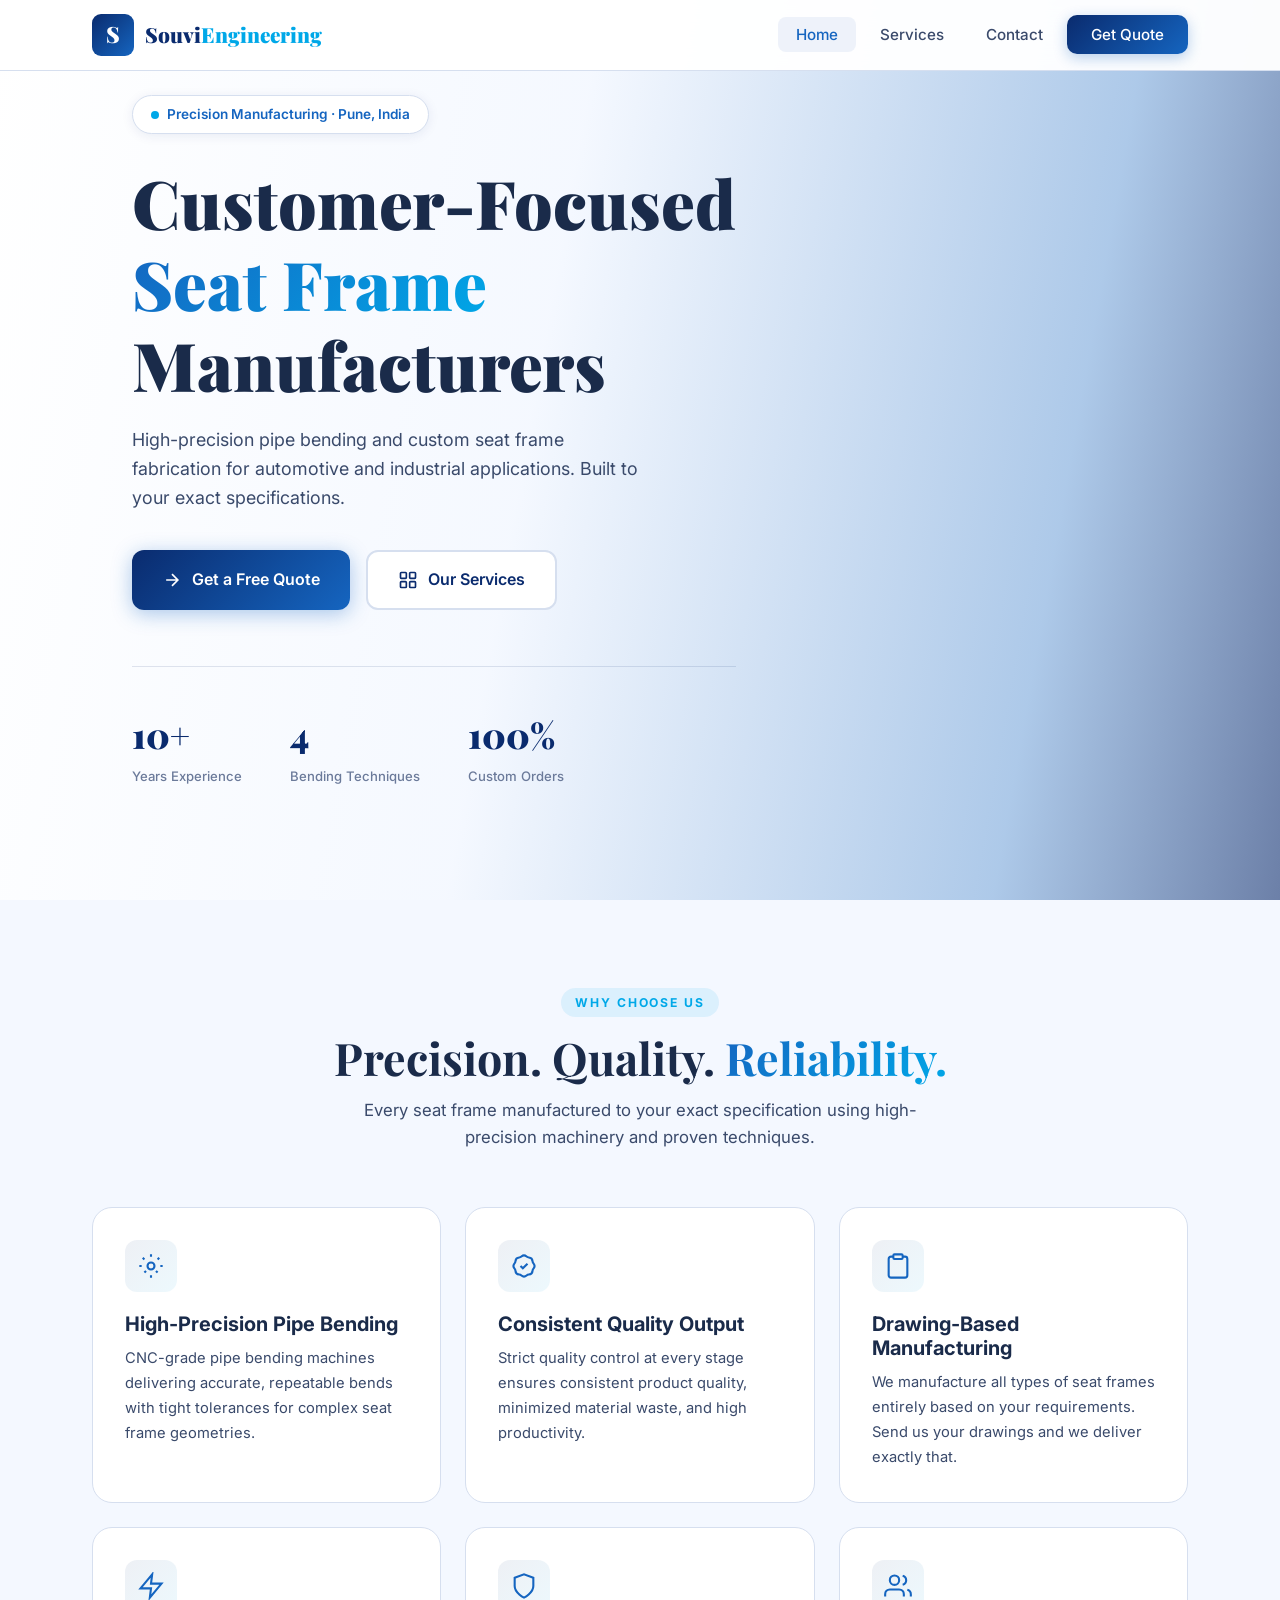
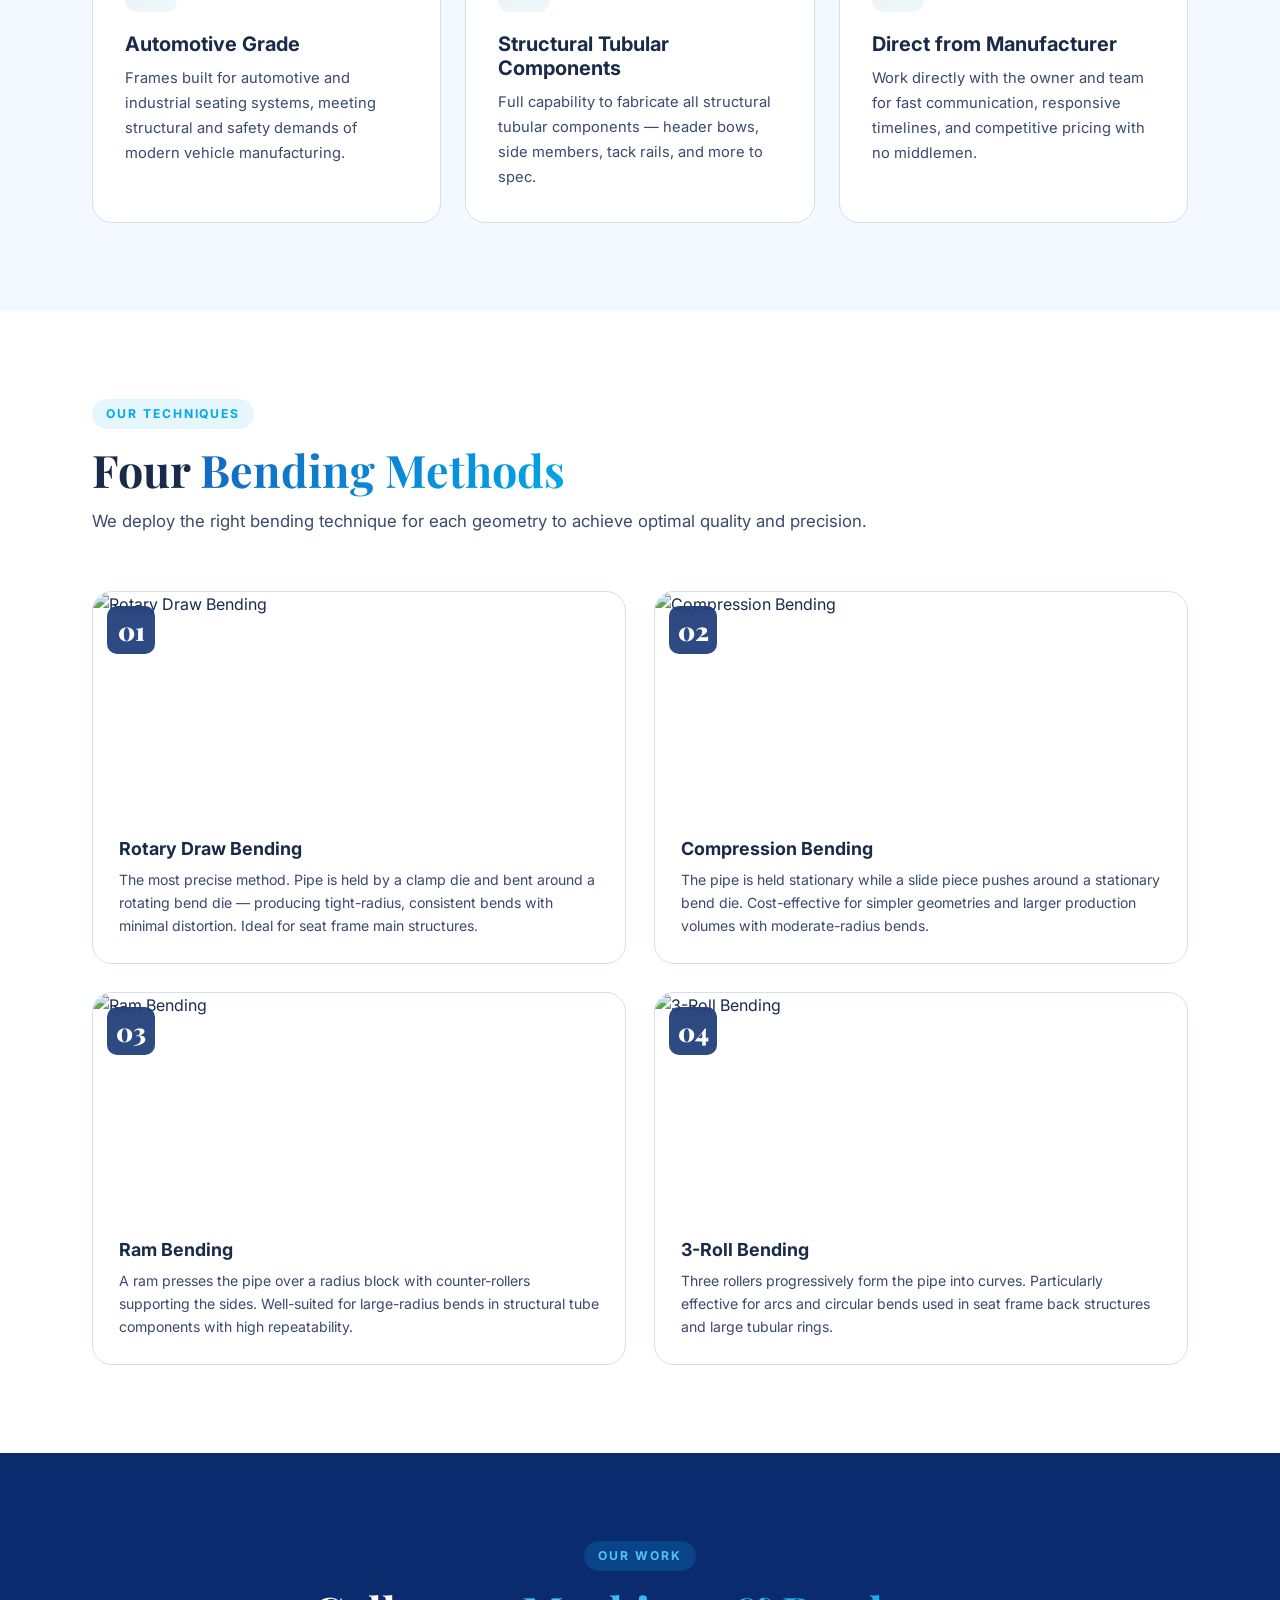
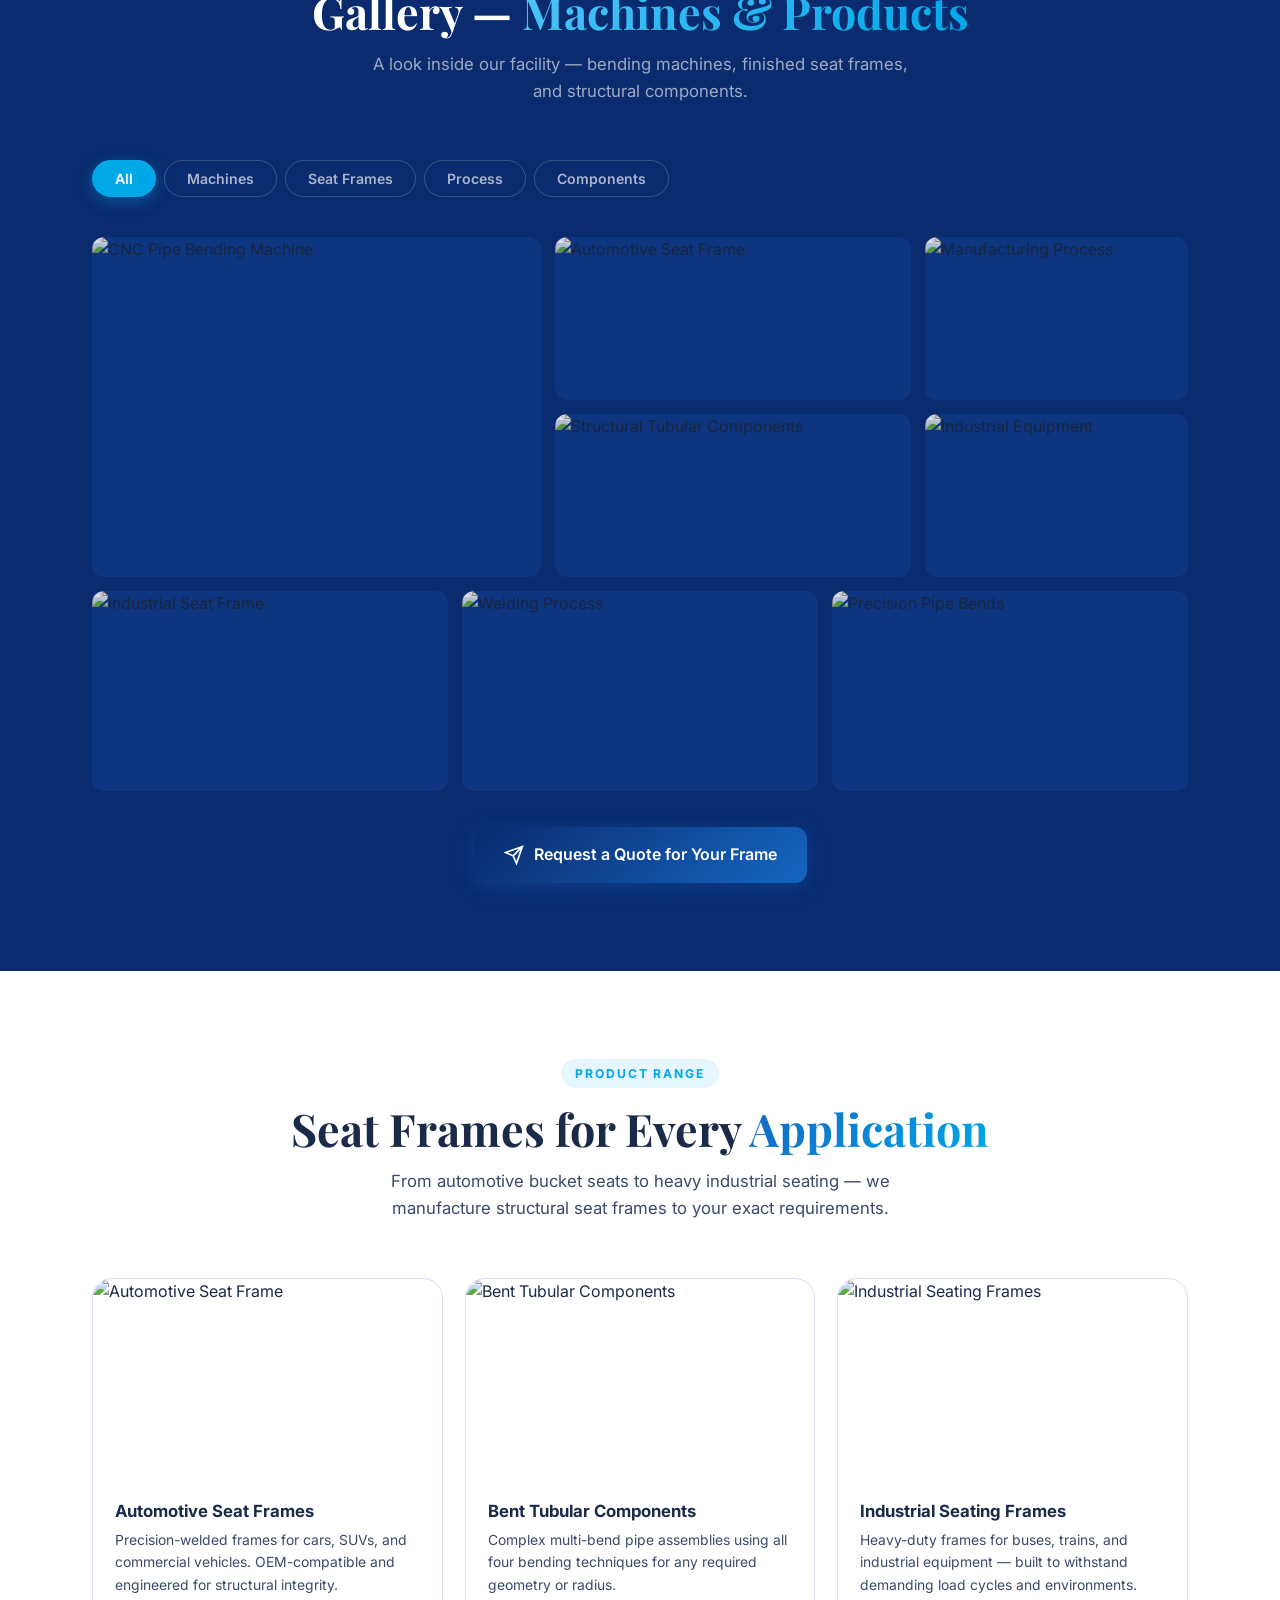
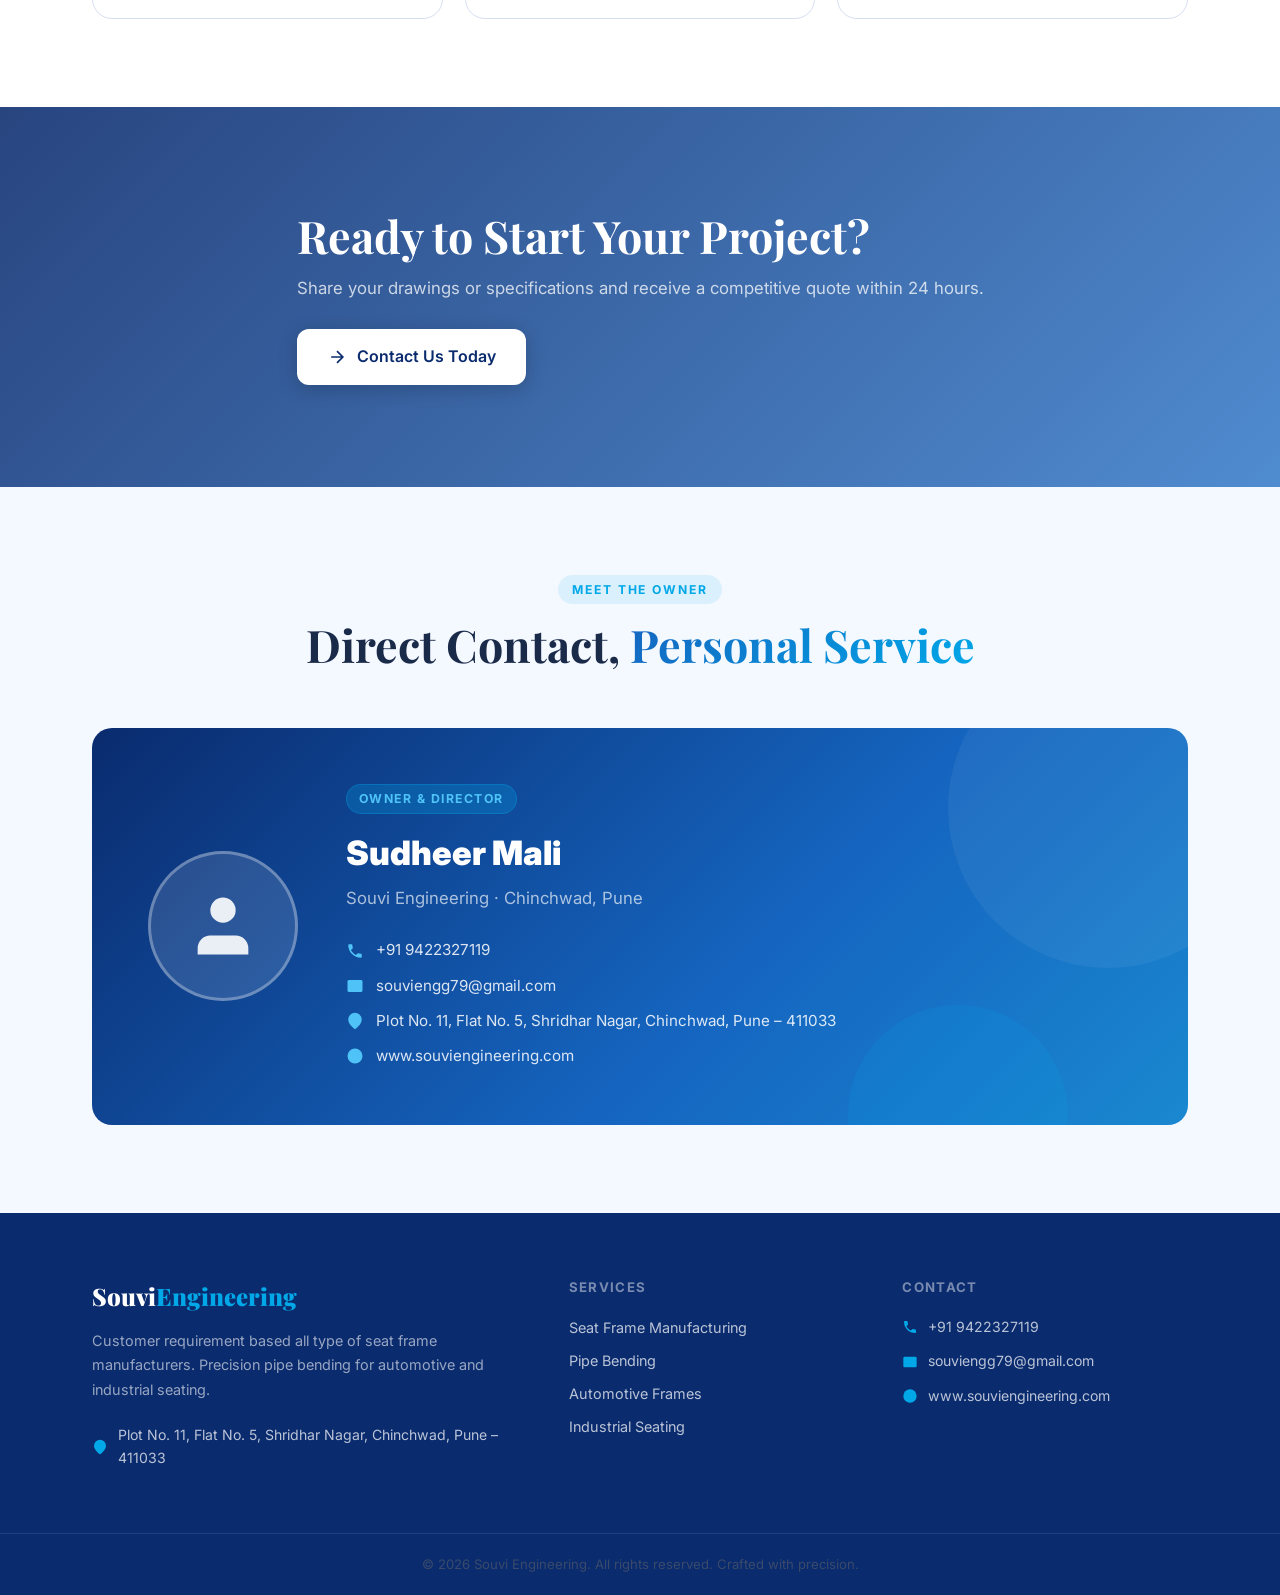
==== souvi/index.html @ 8486a782 "souvi 1" ====
<!DOCTYPE html>
<html lang="en">
<head>
  <meta charset="UTF-8">
  <meta name="viewport" content="width=device-width, initial-scale=1.0">
  <meta name="description" content="Souvi Engineering – Customer Requirement Based All Type of Seat Frame Manufacturers, Pune.">
  <title>Souvi Engineering | Seat Frame Manufacturers, Pune</title>
  <link rel="icon" href="data:image/svg+xml,<svg xmlns='http://www.w3.org/2000/svg' viewBox='0 0 32 32'><rect width='32' height='32' rx='6' fill='%230A2B6E'/><text y='24' x='5' font-size='18' fill='white' font-family='serif' font-weight='bold'>S</text></svg>">
  <link rel="preconnect" href="https://fonts.googleapis.com">
  <link rel="preconnect" href="https://fonts.gstatic.com" crossorigin>
  <link href="https://fonts.googleapis.com/css2?family=Playfair+Display:wght@400;700;900&family=Inter:wght@300;400;500;600;700&display=swap" rel="stylesheet">
  <link rel="stylesheet" href="css/styles.css">
  <style>
    /* Extra logo fallback */
    .logo-icon-fallback {
      width: 42px; height: 42px;
      background: linear-gradient(135deg, var(--navy), var(--blue));
      border-radius: 9px; display: grid; place-items: center;
      font-family: 'Playfair Display', serif; font-size: 1.4rem;
      font-weight: 900; color: white; flex-shrink: 0;
    }
    /* Products section */
    .products-row { display: grid; grid-template-columns: repeat(3, 1fr); gap: 22px; }
    .product-card {
      border-radius: var(--radius-lg); overflow: hidden;
      border: 1px solid var(--gray-200); transition: var(--transition);
      background: white;
    }
    .product-card:hover { box-shadow: var(--shadow-lg); transform: translateY(-5px); }
    .product-card-img { height: 200px; overflow: hidden; }
    .product-card-img img { width: 100%; height: 100%; object-fit: cover; transition: transform 0.5s ease; }
    .product-card:hover .product-card-img img { transform: scale(1.07); }
    .product-card-body { padding: 22px; }
    .product-card-body h3 { font-size: 1.05rem; margin-bottom: 8px; }
    .product-card-body p { font-size: 0.87rem; }
    @media(max-width:768px){ .products-row { grid-template-columns: 1fr; } }
  </style>
</head>
<body>

<!-- LIGHTBOX -->
<div class="lightbox" id="lightbox">
  <button class="lightbox-close" id="lightboxClose">&times;</button>
  <img id="lightboxImg" src="" alt="">
  <div class="lightbox-caption" id="lightboxCaption"></div>
</div>

<!-- NAVBAR -->
<nav class="navbar" id="navbar">
  <div class="container">
    <div class="nav-inner">
      <a href="index.html" class="logo">
        <!-- Replace src with your actual logo image path e.g. images/logo.png -->
        <img src="images/logo.png" alt="Souvi Engineering Logo" class="logo-img"
          onerror="this.style.display='none'; this.nextElementSibling.style.display='grid';">
        <div class="logo-icon-fallback" style="display:none;">S</div>
        <div class="logo-text"><span>Souvi</span><em>Engineering</em></div>
      </a>
      <ul class="nav-links" id="navLinks">
        <li><a href="index.html" class="active">Home</a></li>
        <li><a href="services.html">Services</a></li>
        <li><a href="contact.html">Contact</a></li>
        <li><a href="contact.html" class="nav-cta">Get Quote</a></li>
      </ul>
    </div>
  </div>
</nav>

<!-- HERO -->
<section class="hero">
  <div class="hero-bg-img"></div>
  <div class="hero-bg-overlay"></div>
  <div class="container" style="display:flex; justify-content:flex-start;">
    <div class="hero-content">
      <div class="hero-badge">Precision Manufacturing · Pune, India</div>
      <h1>Customer-Focused<br><span class="gradient-text">Seat Frame</span><br>Manufacturers</h1>
      <p>High-precision pipe bending and custom seat frame fabrication for automotive and industrial applications. Built to your exact specifications.</p>
      <div class="hero-actions">
        <a href="contact.html" class="btn-primary">
          <svg width="20" height="20" viewBox="0 0 24 24" fill="none" stroke="currentColor" stroke-width="2"><path d="M5 12h14M12 5l7 7-7 7"/></svg>
          Get a Free Quote
        </a>
        <a href="services.html" class="btn-secondary">
          <svg width="20" height="20" viewBox="0 0 24 24" fill="none" stroke="currentColor" stroke-width="2"><rect x="3" y="3" width="7" height="7" rx="1"/><rect x="14" y="3" width="7" height="7" rx="1"/><rect x="3" y="14" width="7" height="7" rx="1"/><rect x="14" y="14" width="7" height="7" rx="1"/></svg>
          Our Services
        </a>
      </div>
      <div class="hero-stats">
        <div class="stat-item">
          <div class="stat-num" data-count="10" data-suffix="+">10+</div>
          <div class="stat-label">Years Experience</div>
        </div>
        <div class="stat-item">
          <div class="stat-num" data-count="4" data-suffix="">4</div>
          <div class="stat-label">Bending Techniques</div>
        </div>
        <div class="stat-item">
          <div class="stat-num" data-count="100" data-suffix="%">100%</div>
          <div class="stat-label">Custom Orders</div>
        </div>
      </div>
    </div>
  </div>
</section>

<!-- FEATURES -->
<section class="features">
  <div class="container">
    <div class="section-header centered reveal">
      <span class="section-label">Why Choose Us</span>
      <h2>Precision. Quality. <span class="gradient-text">Reliability.</span></h2>
      <p>Every seat frame manufactured to your exact specification using high-precision machinery and proven techniques.</p>
    </div>
    <div class="features-grid">
      <div class="feature-card reveal" data-delay="0.05">
        <div class="feature-icon">
          <svg viewBox="0 0 24 24"><circle cx="12" cy="12" r="3"/><path d="M19.07 4.93l-1.41 1.41M4.93 4.93l1.41 1.41M12 2v2M12 20v2M20 12h2M2 12h2M17.66 17.66l-1.41-1.41M6.34 17.66l1.41-1.41"/></svg>
        </div>
        <h3>High-Precision Pipe Bending</h3>
        <p>CNC-grade pipe bending machines delivering accurate, repeatable bends with tight tolerances for complex seat frame geometries.</p>
      </div>
      <div class="feature-card reveal" data-delay="0.1">
        <div class="feature-icon">
          <svg viewBox="0 0 24 24"><path d="M9 12l2 2 4-4M7.835 4.697a3.42 3.42 0 001.946-.806 3.42 3.42 0 014.438 0 3.42 3.42 0 001.946.806 3.42 3.42 0 013.138 3.138 3.42 3.42 0 00.806 1.946 3.42 3.42 0 010 4.438 3.42 3.42 0 00-.806 1.946 3.42 3.42 0 01-3.138 3.138 3.42 3.42 0 00-1.946.806 3.42 3.42 0 01-4.438 0 3.42 3.42 0 00-1.946-.806 3.42 3.42 0 01-3.138-3.138 3.42 3.42 0 00-.806-1.946 3.42 3.42 0 010-4.438 3.42 3.42 0 00.806-1.946 3.42 3.42 0 013.138-3.138z"/></svg>
        </div>
        <h3>Consistent Quality Output</h3>
        <p>Strict quality control at every stage ensures consistent product quality, minimized material waste, and high productivity.</p>
      </div>
      <div class="feature-card reveal" data-delay="0.15">
        <div class="feature-icon">
          <svg viewBox="0 0 24 24"><path d="M16 4h2a2 2 0 012 2v14a2 2 0 01-2 2H6a2 2 0 01-2-2V6a2 2 0 012-2h2M9 2h6a1 1 0 011 1v2a1 1 0 01-1 1H9a1 1 0 01-1-1V3a1 1 0 011-1z"/></svg>
        </div>
        <h3>Drawing-Based Manufacturing</h3>
        <p>We manufacture all types of seat frames entirely based on your requirements. Send us your drawings and we deliver exactly that.</p>
      </div>
      <div class="feature-card reveal" data-delay="0.2">
        <div class="feature-icon">
          <svg viewBox="0 0 24 24"><path d="M13 2L3 14h9l-1 8 10-12h-9l1-8z"/></svg>
        </div>
        <h3>Automotive Grade</h3>
        <p>Frames built for automotive and industrial seating systems, meeting structural and safety demands of modern vehicle manufacturing.</p>
      </div>
      <div class="feature-card reveal" data-delay="0.25">
        <div class="feature-icon">
          <svg viewBox="0 0 24 24"><path d="M12 22s8-4 8-10V5l-8-3-8 3v7c0 6 8 10 8 10z"/></svg>
        </div>
        <h3>Structural Tubular Components</h3>
        <p>Full capability to fabricate all structural tubular components — header bows, side members, tack rails, and more to spec.</p>
      </div>
      <div class="feature-card reveal" data-delay="0.3">
        <div class="feature-icon">
          <svg viewBox="0 0 24 24"><path d="M17 21v-2a4 4 0 00-4-4H5a4 4 0 00-4 4v2M9 11a4 4 0 100-8 4 4 0 000 8zM23 21v-2a4 4 0 00-3-3.87M16 3.13a4 4 0 010 7.75"/></svg>
        </div>
        <h3>Direct from Manufacturer</h3>
        <p>Work directly with the owner and team for fast communication, responsive timelines, and competitive pricing with no middlemen.</p>
      </div>
    </div>
  </div>
</section>

<!-- BENDING TECHNIQUES with images -->
<section class="bending-section">
  <div class="container">
    <div class="section-header reveal">
      <span class="section-label">Our Techniques</span>
      <h2>Four <span class="gradient-text">Bending Methods</span></h2>
      <p>We deploy the right bending technique for each geometry to achieve optimal quality and precision.</p>
    </div>
    <div class="bending-grid">
      <div class="bending-card reveal" data-delay="0.05">
        <div class="bending-card-img">
          <img src="https://images.unsplash.com/photo-1565043589221-1a6fd9ae45c7?w=600&q=80&fit=crop" alt="Rotary Draw Bending" loading="lazy">
          <div class="bending-card-num">01</div>
        </div>
        <div class="bending-card-body">
          <h3>Rotary Draw Bending</h3>
          <p>The most precise method. Pipe is held by a clamp die and bent around a rotating bend die — producing tight-radius, consistent bends with minimal distortion. Ideal for seat frame main structures.</p>
        </div>
      </div>
      <div class="bending-card reveal" data-delay="0.1">
        <div class="bending-card-img">
          <img src="https://images.unsplash.com/photo-1504328345606-18bbc8c9d7d1?w=600&q=80&fit=crop" alt="Compression Bending" loading="lazy">
          <div class="bending-card-num">02</div>
        </div>
        <div class="bending-card-body">
          <h3>Compression Bending</h3>
          <p>The pipe is held stationary while a slide piece pushes around a stationary bend die. Cost-effective for simpler geometries and larger production volumes with moderate-radius bends.</p>
        </div>
      </div>
      <div class="bending-card reveal" data-delay="0.15">
        <div class="bending-card-img">
          <img src="https://images.unsplash.com/photo-1574359411659-15573a27fd0c?w=600&q=80&fit=crop" alt="Ram Bending" loading="lazy">
          <div class="bending-card-num">03</div>
        </div>
        <div class="bending-card-body">
          <h3>Ram Bending</h3>
          <p>A ram presses the pipe over a radius block with counter-rollers supporting the sides. Well-suited for large-radius bends in structural tube components with high repeatability.</p>
        </div>
      </div>
      <div class="bending-card reveal" data-delay="0.2">
        <div class="bending-card-img">
          <img src="https://images.unsplash.com/photo-1518770660439-4636190af475?w=600&q=80&fit=crop" alt="3-Roll Bending" loading="lazy">
          <div class="bending-card-num">04</div>
        </div>
        <div class="bending-card-body">
          <h3>3-Roll Bending</h3>
          <p>Three rollers progressively form the pipe into curves. Particularly effective for arcs and circular bends used in seat frame back structures and large tubular rings.</p>
        </div>
      </div>
    </div>
  </div>
</section>

<!-- GALLERY -->
<section class="gallery-section">
  <div class="container">
    <div class="section-header centered reveal">
      <span class="section-label">Our Work</span>
      <h2 style="color:white;">Gallery — <span style="background:linear-gradient(135deg,var(--cyan-light),var(--cyan));-webkit-background-clip:text;-webkit-text-fill-color:transparent;background-clip:text;">Machines & Products</span></h2>
      <p>A look inside our facility — bending machines, finished seat frames, and structural components.</p>
    </div>
    <div class="gallery-tabs reveal" data-delay="0.05">
      <button class="gallery-tab active" data-filter="all">All</button>
      <button class="gallery-tab" data-filter="machine">Machines</button>
      <button class="gallery-tab" data-filter="frame">Seat Frames</button>
      <button class="gallery-tab" data-filter="process">Process</button>
      <button class="gallery-tab" data-filter="component">Components</button>
    </div>
    <div class="gallery-grid reveal" data-delay="0.1">

      <div class="gallery-item" data-category="machine">
        <img src="https://images.unsplash.com/photo-1565043589221-1a6fd9ae45c7?w=800&q=80&fit=crop" alt="CNC Pipe Bending Machine" loading="lazy">
        <div class="gallery-item-overlay"><div class="gallery-item-label">CNC Pipe Bending Machine</div></div>
      </div>

      <div class="gallery-item" data-category="frame">
        <img src="https://images.unsplash.com/photo-1558618666-fcd25c85cd64?w=600&q=80&fit=crop" alt="Automotive Seat Frame" loading="lazy">
        <div class="gallery-item-overlay"><div class="gallery-item-label">Automotive Seat Frame</div></div>
      </div>

      <div class="gallery-item" data-category="process">
        <img src="https://images.unsplash.com/photo-1504328345606-18bbc8c9d7d1?w=600&q=80&fit=crop" alt="Manufacturing Process" loading="lazy">
        <div class="gallery-item-overlay"><div class="gallery-item-label">Pipe Bending Process</div></div>
      </div>

      <div class="gallery-item" data-category="component">
        <img src="https://images.unsplash.com/photo-1518770660439-4636190af475?w=600&q=80&fit=crop" alt="Structural Tubular Components" loading="lazy">
        <div class="gallery-item-overlay"><div class="gallery-item-label">Structural Tube Components</div></div>
      </div>

      <div class="gallery-item" data-category="machine">
        <img src="https://images.unsplash.com/photo-1581091226825-a6a2a5aee158?w=600&q=80&fit=crop" alt="Industrial Equipment" loading="lazy">
        <div class="gallery-item-overlay"><div class="gallery-item-label">Industrial Bending Equipment</div></div>
      </div>

      <div class="gallery-item" data-category="frame">
        <img src="https://images.unsplash.com/photo-1577071835779-c2a4eb3aba49?w=600&q=80&fit=crop" alt="Industrial Seat Frame" loading="lazy">
        <div class="gallery-item-overlay"><div class="gallery-item-label">Industrial Seat Frame</div></div>
      </div>

      <div class="gallery-item" data-category="process">
        <img src="https://images.unsplash.com/photo-1574359411659-15573a27fd0c?w=600&q=80&fit=crop" alt="Welding Process" loading="lazy">
        <div class="gallery-item-overlay"><div class="gallery-item-label">Fabrication & Welding</div></div>
      </div>

      <div class="gallery-item" data-category="component">
        <img src="https://images.unsplash.com/photo-1635070041078-e363dbe005cb?w=600&q=80&fit=crop" alt="Precision Pipe Bends" loading="lazy">
        <div class="gallery-item-overlay"><div class="gallery-item-label">Precision Pipe Bends</div></div>
      </div>

    </div>
    <div style="text-align:center; margin-top:36px;" class="reveal" data-delay="0.15">
      <a href="contact.html" class="btn-primary" style="display:inline-flex;">
        <svg width="20" height="20" viewBox="0 0 24 24" fill="none" stroke="currentColor" stroke-width="2"><path d="M22 2L11 13M22 2l-7 20-4-9-9-4 20-7z"/></svg>
        Request a Quote for Your Frame
      </a>
    </div>
  </div>
</section>

<!-- PRODUCTS SECTION -->
<section style="background:white; padding:88px 0;">
  <div class="container">
    <div class="section-header centered reveal">
      <span class="section-label">Product Range</span>
      <h2>Seat Frames for Every <span class="gradient-text">Application</span></h2>
      <p>From automotive bucket seats to heavy industrial seating — we manufacture structural seat frames to your exact requirements.</p>
    </div>
    <div class="products-row">
      <div class="product-card reveal" data-delay="0.05">
        <div class="product-card-img">
          <img src="https://images.unsplash.com/photo-1547489432-cf93fa6c71ee?w=600&q=80&fit=crop&crop=center" alt="Automotive Seat Frame" loading="lazy">
        </div>
        <div class="product-card-body">
          <h3>Automotive Seat Frames</h3>
          <p>Precision-welded frames for cars, SUVs, and commercial vehicles. OEM-compatible and engineered for structural integrity.</p>
        </div>
      </div>
      <div class="product-card reveal" data-delay="0.1">
        <div class="product-card-img">
          <img src="https://images.unsplash.com/photo-1565043589221-1a6fd9ae45c7?w=600&q=80&fit=crop&crop=center" alt="Bent Tubular Components" loading="lazy">
        </div>
        <div class="product-card-body">
          <h3>Bent Tubular Components</h3>
          <p>Complex multi-bend pipe assemblies using all four bending techniques for any required geometry or radius.</p>
        </div>
      </div>
      <div class="product-card reveal" data-delay="0.15">
        <div class="product-card-img">
          <img src="https://images.unsplash.com/photo-1504328345606-18bbc8c9d7d1?w=600&q=80&fit=crop&crop=center" alt="Industrial Seating Frames" loading="lazy">
        </div>
        <div class="product-card-body">
          <h3>Industrial Seating Frames</h3>
          <p>Heavy-duty frames for buses, trains, and industrial equipment — built to withstand demanding load cycles and environments.</p>
        </div>
      </div>
    </div>
  </div>
</section>

<!-- PARALLAX CTA STRIP -->
<div class="parallax-strip">
  <div class="parallax-strip-bg"></div>
  <div class="parallax-strip-overlay"></div>
  <div class="container">
    <div class="parallax-strip-content reveal">
      <h2>Ready to Start Your Project?</h2>
      <p>Share your drawings or specifications and receive a competitive quote within 24 hours.</p>
      <a href="contact.html" class="btn-primary" style="display:inline-flex; background:white; color:var(--navy); box-shadow:0 4px 20px rgba(0,0,0,0.2);">
        <svg width="20" height="20" viewBox="0 0 24 24" fill="none" stroke="currentColor" stroke-width="2"><path d="M5 12h14M12 5l7 7-7 7"/></svg>
        Contact Us Today
      </a>
    </div>
  </div>
</div>

<!-- OWNER CARD -->
<section class="owner-section">
  <div class="container">
    <div class="section-header centered reveal">
      <span class="section-label">Meet the Owner</span>
      <h2>Direct Contact, <span class="gradient-text">Personal Service</span></h2>
    </div>
    <div class="owner-card reveal">
      <div class="owner-avatar">
        <svg viewBox="0 0 24 24"><path d="M20 21v-2a4 4 0 00-4-4H8a4 4 0 00-4 4v2M12 11a4 4 0 100-8 4 4 0 000 8z"/></svg>
      </div>
      <div class="owner-info">
        <div class="owner-tag">Owner &amp; Director</div>
        <div class="owner-name">Sudheer Mali</div>
        <div class="owner-company">Souvi Engineering · Chinchwad, Pune</div>
        <div class="owner-contacts">
          <div class="owner-contact-item">
            <svg viewBox="0 0 24 24"><path d="M6.6 10.8c1.4 2.8 3.8 5.1 6.6 6.6l2.2-2.2c.3-.3.7-.4 1-.2 1.1.4 2.3.6 3.6.6.6 0 1 .4 1 1V20c0 .6-.4 1-1 1-9.4 0-17-7.6-17-17 0-.6.4-1 1-1h3.5c.6 0 1 .4 1 1 0 1.3.2 2.5.6 3.6.1.3 0 .7-.2 1L6.6 10.8z"/></svg>
            <a href="tel:+919422327119">+91 9422327119</a>
          </div>
          <div class="owner-contact-item">
            <svg viewBox="0 0 24 24"><path d="M4 4h16c1.1 0 2 .9 2 2v12c0 1.1-.9 2-2 2H4c-1.1 0-2-.9-2-2V6c0-1.1.9-2 2-2z"/><polyline points="22,6 12,13 2,6"/></svg>
            <a href="mailto:souviengg79@gmail.com">souviengg79@gmail.com</a>
          </div>
          <div class="owner-contact-item">
            <svg viewBox="0 0 24 24"><path d="M21 10c0 7-9 13-9 13s-9-6-9-13a9 9 0 0118 0z"/><circle cx="12" cy="10" r="3"/></svg>
            Plot No. 11, Flat No. 5, Shridhar Nagar, Chinchwad, Pune – 411033
          </div>
          <div class="owner-contact-item">
            <svg viewBox="0 0 24 24"><circle cx="12" cy="12" r="10"/><path d="M2 12h20M12 2a15.3 15.3 0 010 20M12 2a15.3 15.3 0 000 20"/></svg>
            <a href="http://www.souviengineering.com" target="_blank" rel="noopener">www.souviengineering.com</a>
          </div>
        </div>
      </div>
    </div>
  </div>
</section>

<!-- FOOTER -->
<footer class="footer">
  <div class="container">
    <div class="footer-grid">
      <div class="footer-brand">
        <div class="logo-text" style="font-family:'Playfair Display',serif;font-size:1.5rem;font-weight:900;"><span>Souvi</span><em>Engineering</em></div>
        <p>Customer requirement based all type of seat frame manufacturers. Precision pipe bending for automotive and industrial seating.</p>
        <div class="footer-contact-item">
          <svg viewBox="0 0 24 24"><path d="M21 10c0 7-9 13-9 13s-9-6-9-13a9 9 0 0118 0z"/><circle cx="12" cy="10" r="3"/></svg>
          Plot No. 11, Flat No. 5, Shridhar Nagar, Chinchwad, Pune – 411033
        </div>
      </div>
      <div class="footer-col">
        <h4>Services</h4>
        <a href="services.html">Seat Frame Manufacturing</a>
        <a href="services.html">Pipe Bending</a>
        <a href="services.html">Automotive Frames</a>
        <a href="services.html">Industrial Seating</a>
      </div>
      <div class="footer-col">
        <h4>Contact</h4>
        <div class="footer-contact-item">
          <svg viewBox="0 0 24 24"><path d="M6.6 10.8c1.4 2.8 3.8 5.1 6.6 6.6l2.2-2.2c.3-.3.7-.4 1-.2 1.1.4 2.3.6 3.6.6.6 0 1 .4 1 1V20c0 .6-.4 1-1 1-9.4 0-17-7.6-17-17 0-.6.4-1 1-1h3.5c.6 0 1 .4 1 1 0 1.3.2 2.5.6 3.6.1.3 0 .7-.2 1L6.6 10.8z"/></svg>
          +91 9422327119
        </div>
        <div class="footer-contact-item">
          <svg viewBox="0 0 24 24"><path d="M4 4h16c1.1 0 2 .9 2 2v12c0 1.1-.9 2-2 2H4c-1.1 0-2-.9-2-2V6c0-1.1.9-2 2-2z"/><polyline points="22,6 12,13 2,6"/></svg>
          souviengg79@gmail.com
        </div>
        <div class="footer-contact-item">
          <svg viewBox="0 0 24 24"><circle cx="12" cy="12" r="10"/><path d="M2 12h20M12 2a15.3 15.3 0 010 20M12 2a15.3 15.3 0 000 20"/></svg>
          www.souviengineering.com
        </div>
      </div>
    </div>
  </div>
  <div class="footer-bottom">
    <div class="container">
      <p>&copy; 2026 Souvi Engineering. All rights reserved. Crafted with precision.</p>
    </div>
  </div>
</footer>

<script src="js/main.js"></script>
</body>
</html>
---- souvi/css/styles.css ----
/* ==========================================
   SOUVI ENGINEERING - MAIN STYLESHEET v2
   ========================================== */

@import url('https://fonts.googleapis.com/css2?family=Playfair+Display:wght@400;700;900&family=Inter:wght@300;400;500;600;700&display=swap');

:root {
  --navy: #0A2B6E;
  --blue: #1565C0;
  --blue-mid: #1976D2;
  --cyan: #00A8E8;
  --cyan-light: #4FC3F7;
  --light: #F4F8FF;
  --white: #FFFFFF;
  --gray-100: #EEF2FA;
  --gray-200: #D6DFEF;
  --gray-500: #6B7A9A;
  --gray-700: #3A4A6B;
  --text: #1A2B4A;
  --shadow-sm: 0 2px 12px rgba(10,43,110,0.08);
  --shadow-md: 0 8px 32px rgba(10,43,110,0.14);
  --shadow-lg: 0 20px 60px rgba(10,43,110,0.18);
  --radius: 12px;
  --radius-lg: 20px;
  --transition: 0.3s cubic-bezier(0.4,0,0.2,1);
}

*, *::before, *::after { box-sizing: border-box; margin: 0; padding: 0; }
html { scroll-behavior: smooth; }
body { font-family: 'Inter', sans-serif; color: var(--text); background: var(--white); overflow-x: hidden; line-height: 1.6; }

h1,h2,h3 { font-family: 'Playfair Display', serif; line-height: 1.2; }
h1 { font-size: clamp(2.4rem, 5.5vw, 4.2rem); font-weight: 900; }
h2 { font-size: clamp(1.8rem, 3.5vw, 2.8rem); font-weight: 700; }
h3 { font-size: 1.25rem; font-weight: 700; font-family: 'Inter', sans-serif; }
p { color: var(--gray-700); }

.gradient-text {
  background: linear-gradient(135deg, var(--blue), var(--cyan));
  -webkit-background-clip: text; -webkit-text-fill-color: transparent; background-clip: text;
}

.container { max-width: 1160px; margin: 0 auto; padding: 0 32px; }
section { padding: 88px 0; }

.section-label {
  display: inline-block; font-size: 0.76rem; font-weight: 700;
  letter-spacing: 0.16em; text-transform: uppercase; color: var(--cyan);
  background: rgba(0,168,232,0.1); padding: 5px 14px; border-radius: 100px; margin-bottom: 14px;
}
.section-header { margin-bottom: 56px; }
.section-header.centered { text-align: center; }
.section-header.centered p { max-width: 560px; margin: 12px auto 0; font-size: 1.05rem; }
.section-header p { margin-top: 12px; font-size: 1.05rem; }

/* ---- NAVBAR ---- */
.navbar {
  position: fixed; top: 0; left: 0; right: 0; z-index: 1000;
  background: rgba(255,255,255,0.96); backdrop-filter: blur(14px);
  border-bottom: 1px solid var(--gray-200); transition: var(--transition);
}
.navbar.scrolled { box-shadow: var(--shadow-md); }
.nav-inner { display: flex; align-items: center; justify-content: space-between; height: 70px; width: 100%; }


.logo { display: flex; align-items: center; gap: 11px; text-decoration: none; }
.logo-img { height: 42px; width: auto; object-fit: contain; }
.logo-text { font-family: 'Playfair Display', serif; font-size: 1.3rem; font-weight: 900; }
.logo-text span { color: var(--navy); }
.logo-text em { color: var(--cyan); font-style: normal; }

.nav-links { display: flex; align-items: center; gap: 6px; list-style: none; }
.nav-links a {
  text-decoration: none; color: var(--gray-700); font-weight: 500; font-size: 0.95rem;
  padding: 8px 18px; border-radius: 8px; transition: var(--transition);
}
.nav-links a:hover, .nav-links a.active { color: var(--blue); background: var(--gray-100); }
.nav-cta {
  background: linear-gradient(135deg, var(--navy), var(--blue)) !important;
  color: white !important; padding: 10px 24px !important; border-radius: 10px !important;
  box-shadow: 0 4px 14px rgba(21,101,192,0.3);
}
.nav-cta:hover { opacity: 0.92; transform: translateY(-1px); box-shadow: 0 6px 20px rgba(21,101,192,0.4) !important; }

/* ---- HERO ---- */
.hero {
  min-height: 100vh; display: flex; align-items: center; justify-content: flex-start;
  position: relative; overflow: hidden; padding-top: 70px;
}
.hero-bg-img {
  position: absolute; inset: 0; z-index: 0;
  background-image: url('https://images.unsplash.com/photo-1581091226825-a6a2a5aee158?w=1800&q=80&fit=crop');
  background-size: cover; background-position: center 30%;
}
.hero-bg-overlay {
  position: absolute; inset: 0; z-index: 1;
  background: linear-gradient(100deg, rgba(255,255,255,0.97) 0%, rgba(244,248,255,0.94) 42%, rgba(21,101,192,0.35) 80%, rgba(10,43,110,0.6) 100%);
}
.hero .container { display: flex; justify-content: flex-start; margin-left: 100px; padding-left: 32px; }.hero-content { position: relative; z-index: 2; max-width: 680px; }

.hero-badge {
  display: inline-flex; align-items: center; gap: 8px;
  background: white; border: 1px solid var(--gray-200); border-radius: 100px;
  padding: 8px 18px; margin-bottom: 28px; font-size: 0.85rem; font-weight: 600;
  color: var(--blue); box-shadow: var(--shadow-sm);
}
.hero-badge::before {
  content: ''; width: 8px; height: 8px; border-radius: 50%; background: var(--cyan);
  animation: pulse-dot 2s infinite;
}
@keyframes pulse-dot {
  0%,100% { box-shadow: 0 0 0 0 rgba(0,168,232,0.5); }
  50% { box-shadow: 0 0 0 7px rgba(0,168,232,0); }
}

.hero h1 { margin-bottom: 22px; }
.hero > .container > .hero-content > p { font-size: 1.12rem; margin-bottom: 38px; max-width: 520px; }

.hero-actions { display: flex; gap: 16px; flex-wrap: wrap; }
.btn-primary {
  display: inline-flex; align-items: center; gap: 10px;
  background: linear-gradient(135deg, var(--navy), var(--blue));
  color: white; padding: 15px 30px; border-radius: var(--radius);
  font-weight: 600; font-size: 1rem; text-decoration: none;
  transition: var(--transition); box-shadow: 0 4px 20px rgba(21,101,192,0.35);
  border: none; cursor: pointer; font-family: 'Inter', sans-serif;
}
.btn-primary:hover { transform: translateY(-2px); box-shadow: 0 8px 32px rgba(21,101,192,0.45); }
.btn-secondary {
  display: inline-flex; align-items: center; gap: 10px;
  background: white; color: var(--navy); padding: 15px 30px;
  border-radius: var(--radius); font-weight: 600; font-size: 1rem;
  text-decoration: none; border: 2px solid var(--gray-200); transition: var(--transition);
}
.btn-secondary:hover { border-color: var(--blue); color: var(--blue); transform: translateY(-2px); }

.hero-stats {
  display: flex; gap: 48px; margin-top: 56px; padding-top: 40px;
  border-top: 1px solid rgba(10,43,110,0.12);
}
.stat-num { font-family: 'Playfair Display', serif; font-size: 2.2rem; font-weight: 900; color: var(--navy); }
.stat-label { font-size: 0.82rem; color: var(--gray-500); font-weight: 500; margin-top: 3px; }

/* ---- SCROLL REVEAL ---- */
.reveal { opacity: 0; transform: translateY(36px); transition: opacity 0.75s ease, transform 0.75s ease; }
.reveal.visible { opacity: 1; transform: translateY(0); }
.reveal-left { opacity: 0; transform: translateX(-36px); transition: opacity 0.75s ease, transform 0.75s ease; }
.reveal-left.visible { opacity: 1; transform: translateX(0); }
.reveal-right { opacity: 0; transform: translateX(36px); transition: opacity 0.75s ease, transform 0.75s ease; }
.reveal-right.visible { opacity: 1; transform: translateX(0); }
.reveal-scale { opacity: 0; transform: scale(0.92); transition: opacity 0.65s ease, transform 0.65s ease; }
.reveal-scale.visible { opacity: 1; transform: scale(1); }

/* ---- FEATURES ---- */
.features { background: var(--light); }
.features-grid { display: grid; grid-template-columns: repeat(3, 1fr); gap: 24px; }
.feature-card {
  background: white; border-radius: var(--radius-lg); padding: 32px;
  border: 1px solid var(--gray-200); transition: var(--transition); position: relative; overflow: hidden;
}
.feature-card::before {
  content: ''; position: absolute; top: 0; left: 0; right: 0; height: 3px;
  background: linear-gradient(90deg, var(--navy), var(--cyan));
  transform: scaleX(0); transform-origin: left; transition: var(--transition);
}
.feature-card:hover { box-shadow: var(--shadow-md); transform: translateY(-5px); }
.feature-card:hover::before { transform: scaleX(1); }
.feature-icon {
  width: 52px; height: 52px; border-radius: 12px; display: grid; place-items: center;
  margin-bottom: 20px; background: linear-gradient(135deg, rgba(10,43,110,0.07), rgba(0,168,232,0.07));
}
.feature-icon svg { width: 28px; height: 28px; stroke: var(--blue); fill: none; stroke-width: 1.8; }
.feature-card h3 { margin-bottom: 10px; }
.feature-card p { font-size: 0.92rem; line-height: 1.7; }

/* ---- GALLERY ---- */
.gallery-section { background: var(--navy); overflow: hidden; padding: 88px 0; }
.gallery-section .section-label { background: rgba(0,168,232,0.2); color: var(--cyan-light); }
.gallery-section h2 { color: white; }
.gallery-section .section-header p { color: rgba(255,255,255,0.6); }

.gallery-tabs { display: flex; gap: 8px; margin-bottom: 40px; flex-wrap: wrap; }
.gallery-tab {
  padding: 9px 22px; border-radius: 100px; font-size: 0.88rem; font-weight: 600;
  cursor: pointer; border: 1.5px solid rgba(255,255,255,0.2);
  color: rgba(255,255,255,0.65); background: transparent; transition: var(--transition);
  font-family: 'Inter', sans-serif;
}
.gallery-tab.active, .gallery-tab:hover {
  background: var(--cyan); color: white; border-color: var(--cyan);
  box-shadow: 0 4px 16px rgba(0,168,232,0.35);
}

.gallery-grid {
  display: grid;
  grid-template-columns: repeat(12, 1fr);
  grid-template-rows: auto;
  gap: 14px;
}
.gallery-item {
  border-radius: var(--radius); overflow: hidden; position: relative; cursor: pointer;
  background: #0d3580;
}
.gallery-item img {
  width: 100%; height: 100%; object-fit: cover;
  transition: transform 0.6s cubic-bezier(0.4,0,0.2,1), filter 0.4s ease;
  filter: brightness(0.88) saturate(0.9);
  display: block;
}
.gallery-item:hover img { transform: scale(1.06); filter: brightness(1) saturate(1.1); }
.gallery-item-overlay {
  position: absolute; inset: 0;
  background: linear-gradient(to top, rgba(10,43,110,0.85) 0%, transparent 55%);
  opacity: 0; transition: opacity 0.4s ease;
  display: flex; align-items: flex-end; padding: 18px;
}
.gallery-item:hover .gallery-item-overlay { opacity: 1; }
.gallery-item-label { color: white; font-size: 0.88rem; font-weight: 600; line-height: 1.3; }

/* Gallery layout */
.gallery-item:nth-child(1) { grid-column: span 5; grid-row: span 2; min-height: 340px; }
.gallery-item:nth-child(2) { grid-column: span 4; min-height: 162px; }
.gallery-item:nth-child(3) { grid-column: span 3; min-height: 162px; }
.gallery-item:nth-child(4) { grid-column: span 4; min-height: 162px; }
.gallery-item:nth-child(5) { grid-column: span 3; min-height: 162px; }
.gallery-item:nth-child(6) { grid-column: span 4; min-height: 200px; }
.gallery-item:nth-child(7) { grid-column: span 4; min-height: 200px; }
.gallery-item:nth-child(8) { grid-column: span 4; min-height: 200px; }

/* Lightbox */
.lightbox {
  position: fixed; inset: 0; background: rgba(5,15,40,0.95);
  z-index: 9999; display: none; align-items: center; justify-content: center;
  animation: fadeIn 0.25s ease;
}
.lightbox.open { display: flex; }
@keyframes fadeIn { from { opacity: 0; } to { opacity: 1; } }
.lightbox img { max-width: 90vw; max-height: 85vh; border-radius: var(--radius); object-fit: contain; }
.lightbox-close {
  position: absolute; top: 24px; right: 28px; color: white; font-size: 2rem;
  cursor: pointer; background: none; border: none; line-height: 1; opacity: 0.7; transition: opacity 0.2s;
}
.lightbox-close:hover { opacity: 1; }
.lightbox-caption {
  position: absolute; bottom: 24px; left: 50%; transform: translateX(-50%);
  color: rgba(255,255,255,0.75); font-size: 0.9rem; font-weight: 500;
}

/* ---- BENDING SECTION ---- */
.bending-section { background: white; }
.bending-grid { display: grid; grid-template-columns: repeat(2, 1fr); gap: 28px; }
.bending-card {
  border-radius: var(--radius-lg); overflow: hidden; border: 1px solid var(--gray-200);
  transition: var(--transition); display: flex; flex-direction: column;
}
.bending-card:hover { box-shadow: var(--shadow-lg); transform: translateY(-5px); }
.bending-card-img { height: 220px; overflow: hidden; position: relative; }
.bending-card-img img { width: 100%; height: 100%; object-fit: cover; transition: transform 0.5s ease; }
.bending-card:hover .bending-card-img img { transform: scale(1.07); }
.bending-card-num {
  position: absolute; top: 14px; left: 14px;
  background: rgba(10,43,110,0.85); color: white;
  font-family: 'Playfair Display', serif; font-size: 1.6rem; font-weight: 900;
  width: 48px; height: 48px; border-radius: 10px; display: grid; place-items: center;
  backdrop-filter: blur(6px);
}
.bending-card-body { padding: 26px; }
.bending-card-body h3 { margin-bottom: 8px; font-size: 1.12rem; }
.bending-card-body p { font-size: 0.88rem; line-height: 1.65; }

/* ---- OWNER CARD ---- */
.owner-section { background: var(--light); }
.owner-card {
  background: linear-gradient(135deg, var(--navy) 0%, var(--blue) 60%, #1a88d0 100%);
  border-radius: var(--radius-lg); padding: 56px; color: white;
  display: grid; grid-template-columns: auto 1fr; gap: 48px; align-items: center;
  position: relative; overflow: hidden;
}
.owner-card::before {
  content: ''; position: absolute; top: -80px; right: -80px;
  width: 320px; height: 320px; border-radius: 50%; background: rgba(255,255,255,0.05);
}
.owner-card::after {
  content: ''; position: absolute; bottom: -100px; right: 120px;
  width: 220px; height: 220px; border-radius: 50%; background: rgba(0,168,232,0.12);
}
.owner-avatar {
  width: 150px; height: 150px; border-radius: 50%;
  background: rgba(255,255,255,0.12); border: 3px solid rgba(255,255,255,0.3);
  display: grid; place-items: center; position: relative; z-index: 1; flex-shrink: 0;
}
.owner-avatar svg { width: 76px; height: 76px; fill: rgba(255,255,255,0.9); }
.owner-info { position: relative; z-index: 1; }
.owner-tag {
  display: inline-block; background: rgba(0,168,232,0.25); color: var(--cyan-light);
  font-size: 0.77rem; font-weight: 700; letter-spacing: 0.12em; text-transform: uppercase;
  padding: 4px 12px; border-radius: 100px; margin-bottom: 12px; border: 1px solid rgba(0,168,232,0.3);
}
.owner-name { font-size: 2.1rem; font-weight: 900; margin-bottom: 6px; color: white; }
.owner-company { font-size: 1.05rem; color: rgba(255,255,255,0.65); margin-bottom: 26px; }
.owner-contacts { display: flex; flex-direction: column; gap: 11px; }
.owner-contact-item {
  display: flex; align-items: center; gap: 12px; font-size: 0.95rem; color: rgba(255,255,255,0.85);
}
.owner-contact-item svg { width: 18px; height: 18px; fill: var(--cyan-light); flex-shrink: 0; }
.owner-contact-item a { color: inherit; text-decoration: none; }
.owner-contact-item a:hover { color: var(--cyan-light); }

/* ---- PAGE HERO (services / contact) ---- */
.page-hero {
  background: linear-gradient(160deg, var(--light), #d8eaff);
  padding: 140px 0 88px; position: relative; overflow: hidden;
}
.page-hero::before {
  content: ''; position: absolute; inset: 0;
  background-image: linear-gradient(rgba(10,43,110,0.04) 1px, transparent 1px), linear-gradient(90deg, rgba(10,43,110,0.04) 1px, transparent 1px);
  background-size: 60px 60px;
}
.page-hero h1 { margin-bottom: 14px; }
.page-hero p { font-size: 1.1rem; max-width: 540px; }

/* ---- SERVICES GRID ---- */
.services-grid { display: grid; grid-template-columns: repeat(2, 1fr); gap: 28px; }
.service-card {
  background: white; border-radius: var(--radius-lg); padding: 36px;
  border: 1px solid var(--gray-200); transition: var(--transition); display: flex; flex-direction: column; gap: 16px;
}
.service-card:hover { box-shadow: var(--shadow-lg); transform: translateY(-4px); border-color: rgba(21,101,192,0.2); }
.service-card.featured { background: linear-gradient(135deg, var(--navy), var(--blue)); border: none; }
.service-card.featured p, .service-card.featured h3 { color: rgba(255,255,255,0.9); }
.service-icon-wrap { width: 56px; height: 56px; border-radius: 14px; display: grid; place-items: center; background: rgba(21,101,192,0.09); }
.service-card.featured .service-icon-wrap { background: rgba(255,255,255,0.15); }
.service-icon-wrap svg { width: 30px; height: 30px; stroke: var(--blue); fill: none; stroke-width: 1.8; }
.service-card.featured .service-icon-wrap svg { stroke: white; }
.service-points { list-style: none; display: flex; flex-direction: column; gap: 8px; margin-top: 4px; }
.service-points li { display: flex; align-items: center; gap: 9px; font-size: 0.88rem; color: var(--gray-700); }
.service-card.featured .service-points li { color: rgba(255,255,255,0.8); }
.service-points li::before { content: ''; width: 6px; height: 6px; border-radius: 50%; background: var(--cyan); flex-shrink: 0; }

/* ---- CONTACT PAGE ---- */
.contact-section { background: var(--light); }
.contact-grid { display: grid; grid-template-columns: 1.15fr 0.85fr; gap: 36px; align-items: start; }
.contact-form-card {
  background: white; border-radius: var(--radius-lg); padding: 42px;
  border: 1px solid var(--gray-200); box-shadow: var(--shadow-sm);
}
.contact-form-card h2 { margin-bottom: 8px; }
.contact-form-card > p { margin-bottom: 32px; font-size: 0.95rem; }
.form-row { display: grid; grid-template-columns: 1fr 1fr; gap: 20px; }
.form-group { display: flex; flex-direction: column; gap: 6px; margin-bottom: 20px; }
.form-group label { font-size: 0.85rem; font-weight: 600; color: var(--navy); display: flex; align-items: center; gap: 8px; }
.premium-input {
  width: 100%; padding: 12px 16px; border: 1.5px solid var(--gray-200);
  border-radius: var(--radius); font-size: 0.95rem; font-family: 'Inter', sans-serif;
  color: var(--text); background: var(--light); transition: var(--transition); outline: none; appearance: none;
}
.premium-input:focus { border-color: var(--blue); background: white; box-shadow: 0 0 0 3px rgba(21,101,192,0.1); }
textarea.premium-input { resize: vertical; min-height: 130px; }
select.premium-input { cursor: pointer; }
.char-counter { font-size: 0.78rem; color: var(--gray-500); text-align: right; margin-top: 4px; }
.btn-submit { width: 100%; justify-content: center; font-size: 1rem; padding: 15px; border-radius: var(--radius); border: none; cursor: pointer; }
.btn-loader { display: none; align-items: center; gap: 10px; }
.spinner { animation: spin 1s linear infinite; }
@keyframes spin { to { transform: rotate(360deg); } }
.form-status { display: none; padding: 14px 18px; border-radius: var(--radius); font-size: 0.9rem; font-weight: 500; margin-top: 16px; }
.form-status.success { background: #e8f5e9; color: #2e7d32; border: 1px solid #a5d6a7; }
.form-status.error { background: #ffebee; color: #c62828; border: 1px solid #ef9a9a; }

.contact-info-stack { display: flex; flex-direction: column; gap: 18px; }
.info-card {
  background: white; border-radius: var(--radius-lg); padding: 26px;
  border: 1px solid var(--gray-200); display: flex; gap: 18px; align-items: flex-start;
  transition: var(--transition); box-shadow: var(--shadow-sm);
}
.info-card:hover { box-shadow: var(--shadow-md); transform: translateX(4px); }
.info-card-icon { width: 48px; height: 48px; border-radius: 12px; flex-shrink: 0; display: grid; place-items: center; background: linear-gradient(135deg, rgba(10,43,110,0.08), rgba(0,168,232,0.08)); }
.info-card-icon svg { width: 24px; height: 24px; stroke: var(--blue); fill: none; stroke-width: 1.8; }
.info-card h3 { font-size: 1rem; margin-bottom: 4px; }
.info-card p { font-size: 0.85rem; }
.info-link { color: var(--blue); font-weight: 600; text-decoration: none; font-size: 0.92rem; display: block; margin-top: 4px; }
.info-link:hover { color: var(--navy); }

.faq-grid { display: grid; grid-template-columns: repeat(3, 1fr); gap: 24px; }
.faq-card {
  background: white; border-radius: var(--radius); padding: 28px;
  border: 1px solid var(--gray-200); transition: var(--transition);
}
.faq-card:hover { box-shadow: var(--shadow-sm); border-color: rgba(21,101,192,0.2); }
.faq-icon { font-size: 1.8rem; margin-bottom: 14px; }
.faq-card h3 { font-size: 0.98rem; margin-bottom: 10px; }
.faq-card p { font-size: 0.88rem; }

/* ---- FOOTER ---- */
.footer { background: var(--navy); color: white; padding: 64px 0 0; }
.footer-grid { display: grid; grid-template-columns: 1.5fr 1fr 1fr; gap: 48px; padding-bottom: 52px; }
.footer-brand .logo-text span { color: white; }
.footer-brand .logo-text em { color: var(--cyan); }
.footer-brand p { color: rgba(255,255,255,0.58); font-size: 0.9rem; margin-top: 14px; margin-bottom: 22px; line-height: 1.7; }
.footer-col h4 { font-size: 0.83rem; font-weight: 700; letter-spacing: 0.1em; text-transform: uppercase; color: rgba(255,255,255,0.45); margin-bottom: 18px; }
.footer-col a { display: block; color: rgba(255,255,255,0.72); text-decoration: none; font-size: 0.9rem; margin-bottom: 10px; transition: var(--transition); }
.footer-col a:hover { color: var(--cyan); }
.footer-contact-item { display: flex; align-items: center; gap: 10px; color: rgba(255,255,255,0.72); font-size: 0.88rem; margin-bottom: 12px; }
.footer-contact-item svg { width: 16px; height: 16px; fill: var(--cyan); flex-shrink: 0; }
.footer-bottom { border-top: 1px solid rgba(255,255,255,0.09); padding: 20px 0; text-align: center; color: rgba(255,255,255,0.38); font-size: 0.82rem; }

/* ---- PARALLAX STRIP ---- */
.parallax-strip {
  position: relative; height: 380px; overflow: hidden; display: flex; align-items: center;
}
.parallax-strip-bg {
  position: absolute; inset: -60px 0; z-index: 0;
  background-image: url('https://images.unsplash.com/photo-1565043589221-1a6fd9ae45c7?w=1800&q=75&fit=crop');
  background-size: cover; background-position: center;
  will-change: transform;
}
.parallax-strip-overlay {
  position: absolute; inset: 0; z-index: 1;
  background: linear-gradient(135deg, rgba(10,43,110,0.88) 0%, rgba(21,101,192,0.75) 100%);
}
.parallax-strip-content { position: relative; z-index: 2; color: white; }
.parallax-strip-content h2 { color: white; margin-bottom: 12px; }
.parallax-strip-content p { color: rgba(255,255,255,0.75); margin-bottom: 28px; font-size: 1.05rem; }

/* ---- RESPONSIVE ---- */
@media (max-width: 1024px) {
  .features-grid { grid-template-columns: repeat(2, 1fr); }
  .gallery-item:nth-child(1) { grid-column: span 6; }
  .gallery-item:nth-child(2),
  .gallery-item:nth-child(3) { grid-column: span 6; }
  .gallery-item:nth-child(4),
  .gallery-item:nth-child(5) { grid-column: span 6; }
  .gallery-item:nth-child(6),
  .gallery-item:nth-child(7),
  .gallery-item:nth-child(8) { grid-column: span 4; }
  .services-grid { grid-template-columns: 1fr; }
  .contact-grid { grid-template-columns: 1fr; }
  .faq-grid { grid-template-columns: repeat(2,1fr); }
}

@media (max-width: 768px) {
  section { padding: 64px 0; }
  .hero-stats { gap: 28px; flex-wrap: wrap; }
  .bending-grid { grid-template-columns: 1fr; }
  .features-grid { grid-template-columns: 1fr; }
  .gallery-item { grid-column: span 12 !important; min-height: 200px !important; }
  .faq-grid { grid-template-columns: 1fr; }
  .footer-grid { grid-template-columns: 1fr; gap: 32px; }
  .owner-card { grid-template-columns: 1fr; text-align: center; gap: 24px; }
  .owner-avatar { margin: 0 auto; }
  .form-row { grid-template-columns: 1fr; }
  .gallery-tabs { gap: 6px; }
  .gallery-tab { font-size: 0.8rem; padding: 7px 14px; }
}
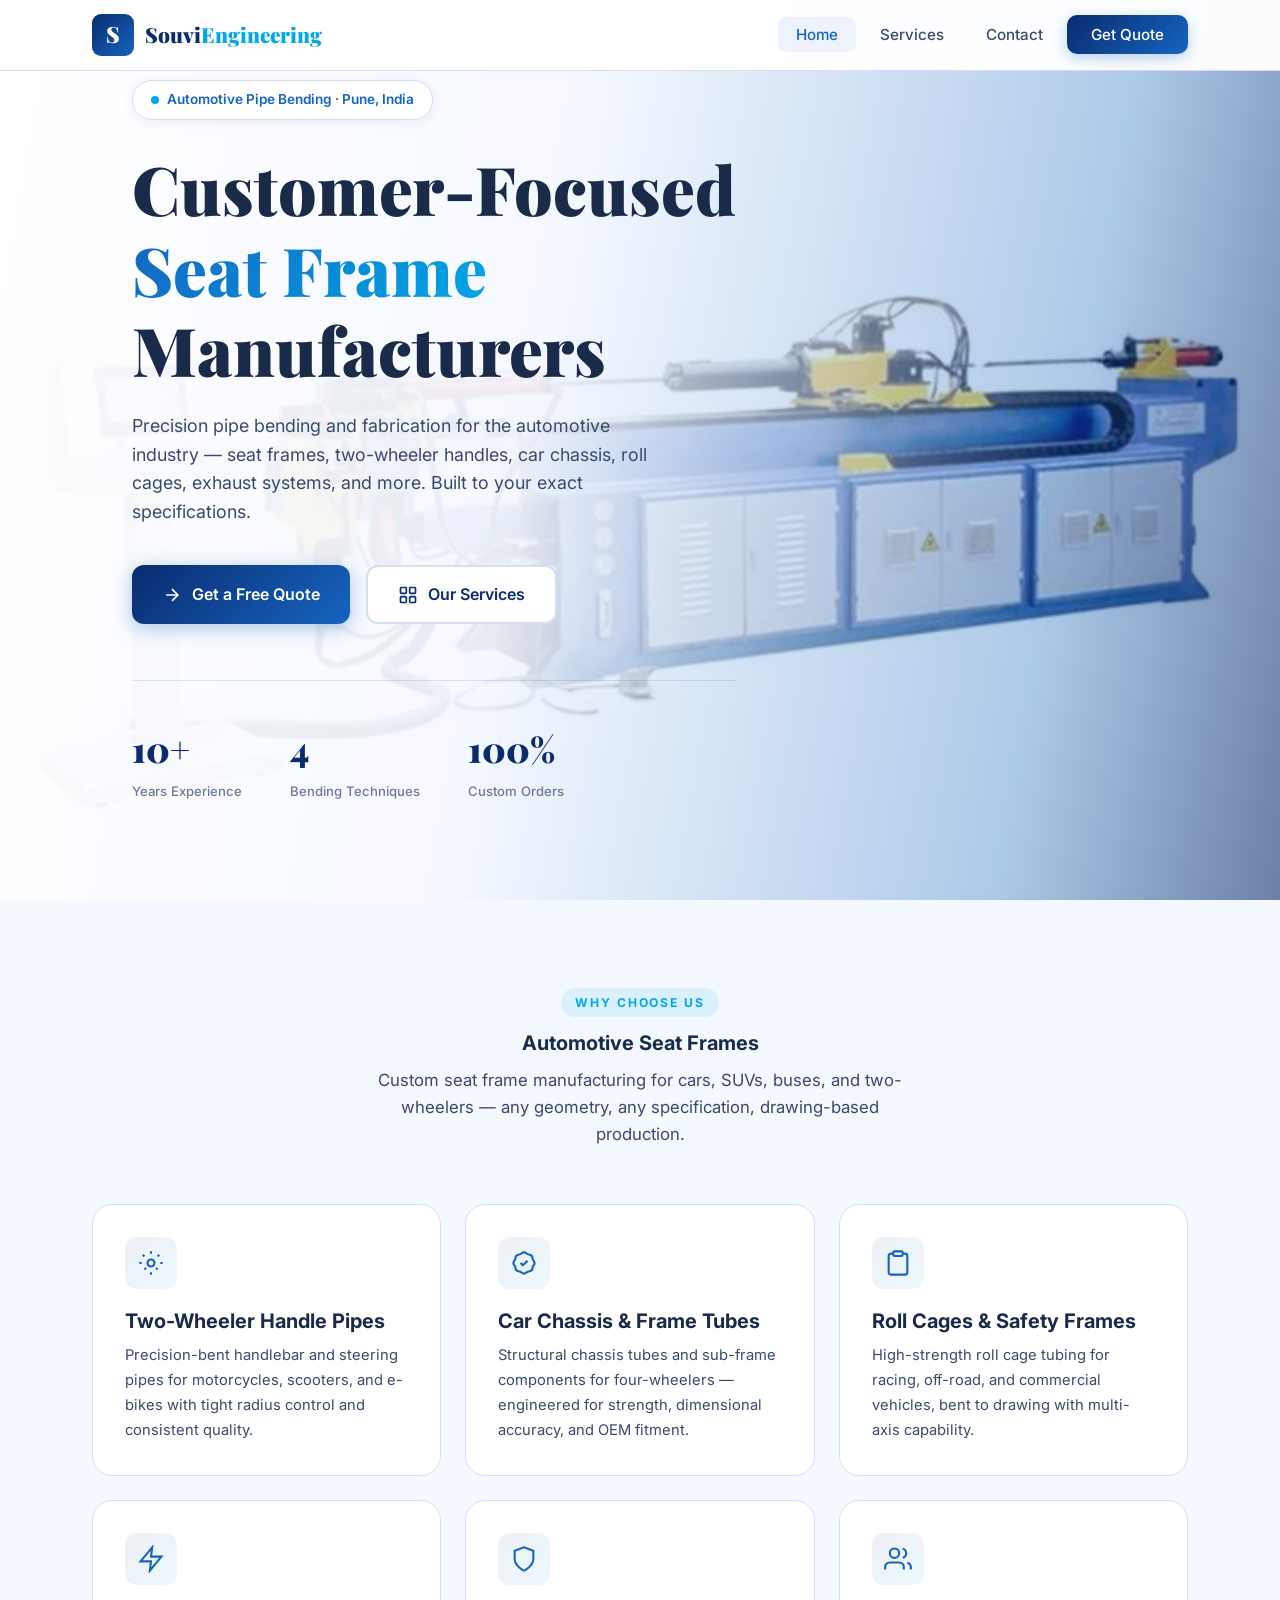
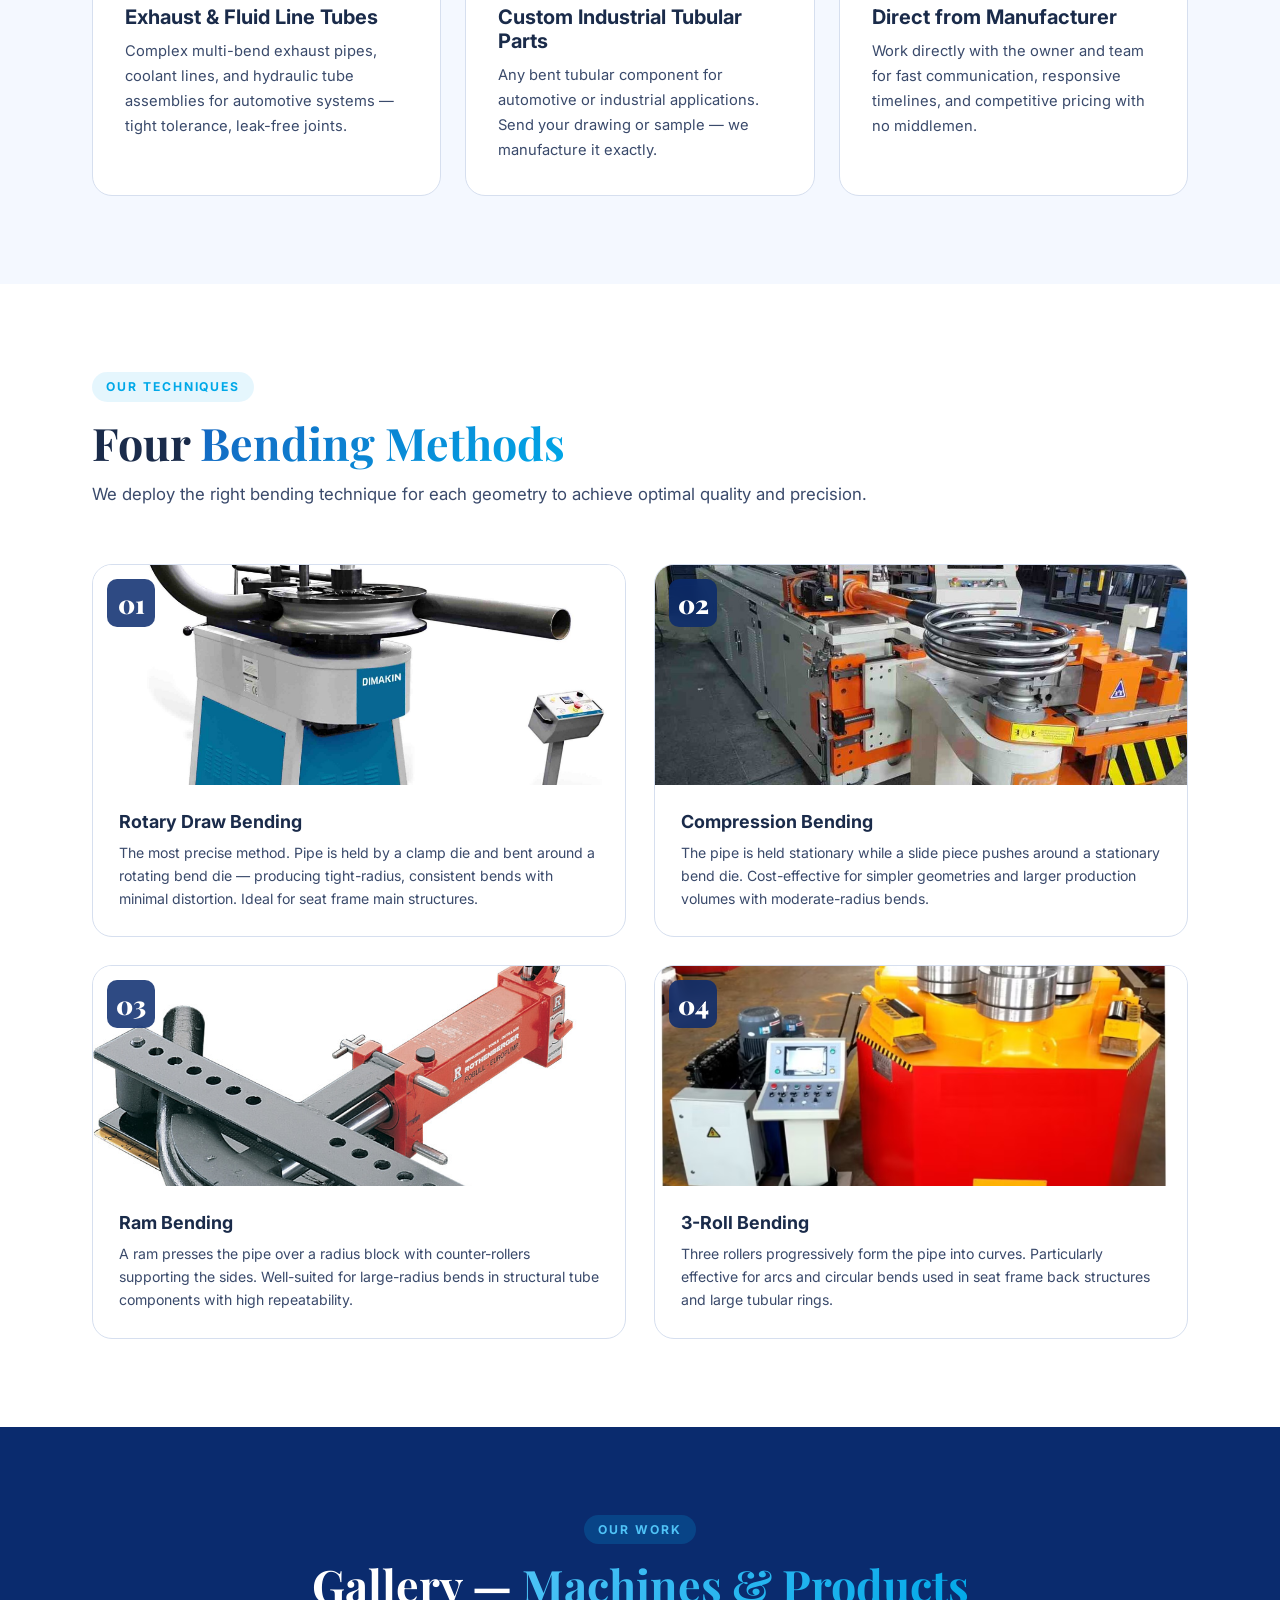
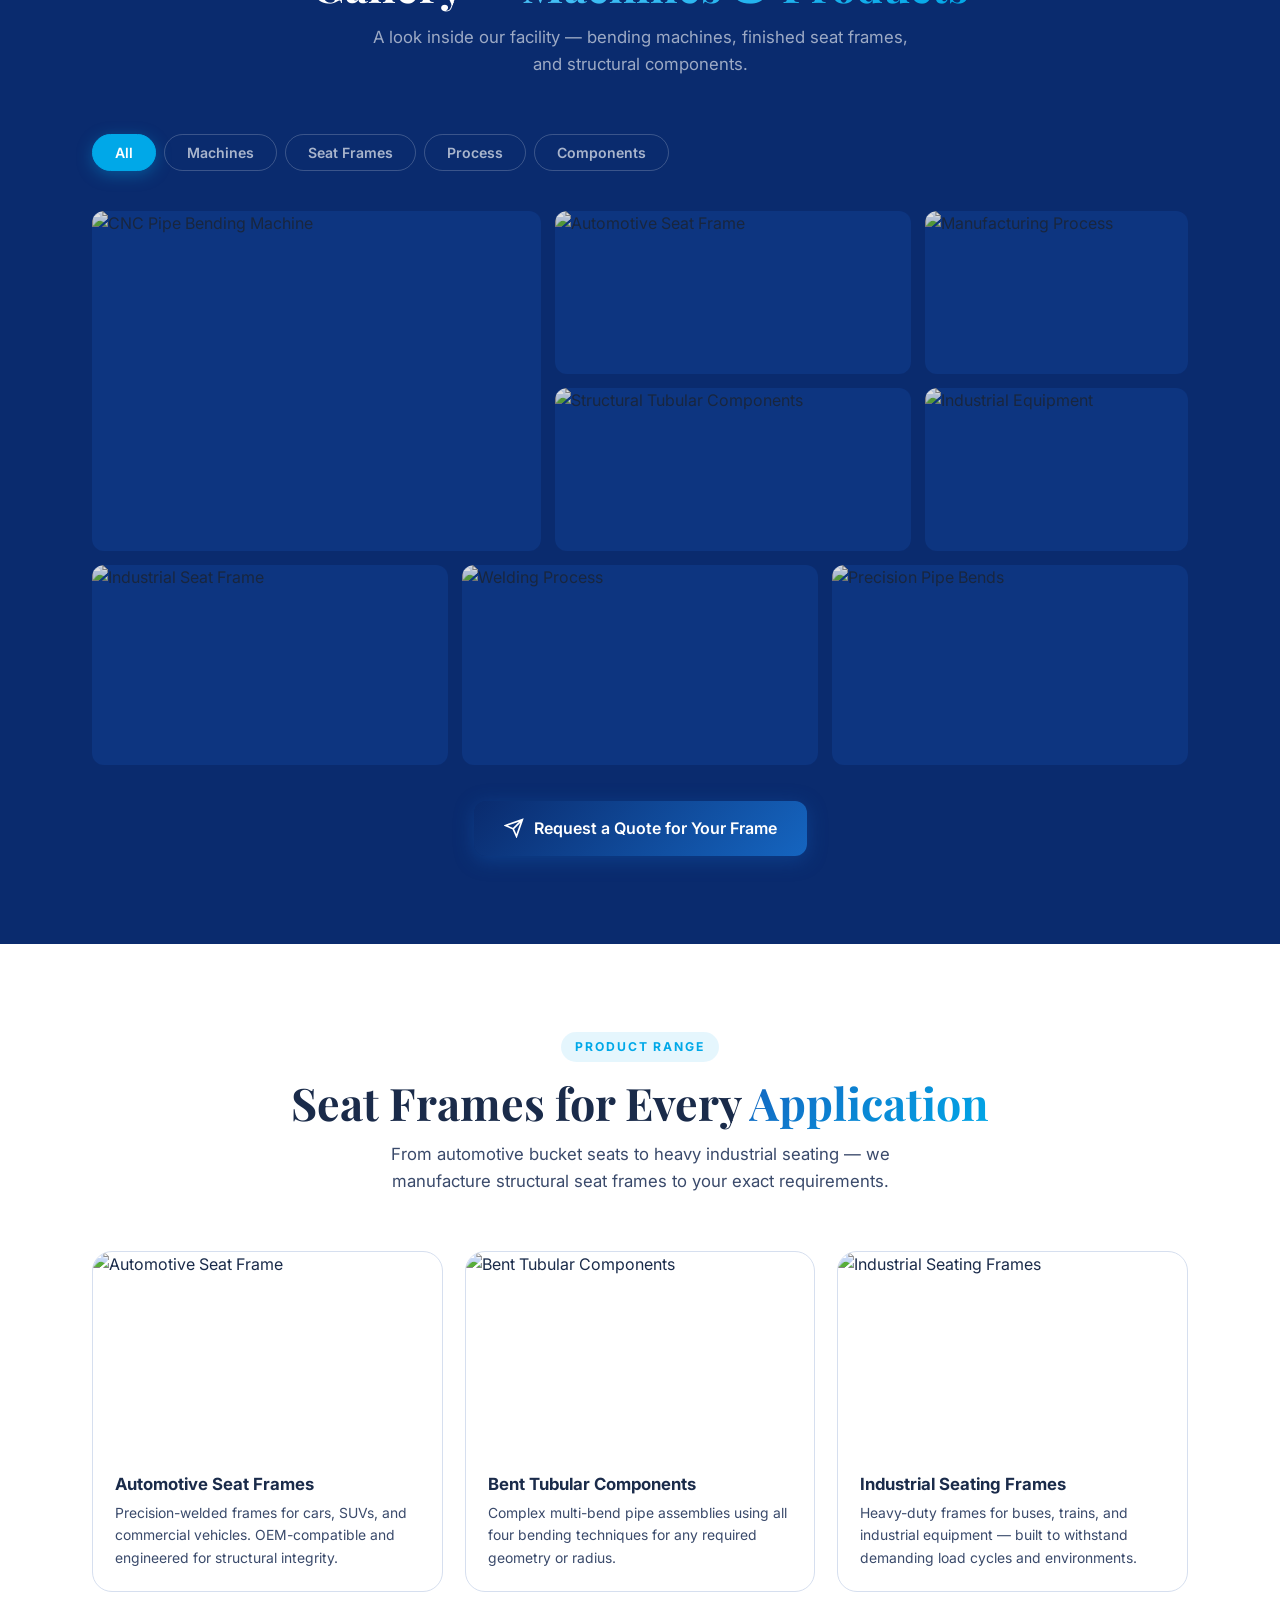
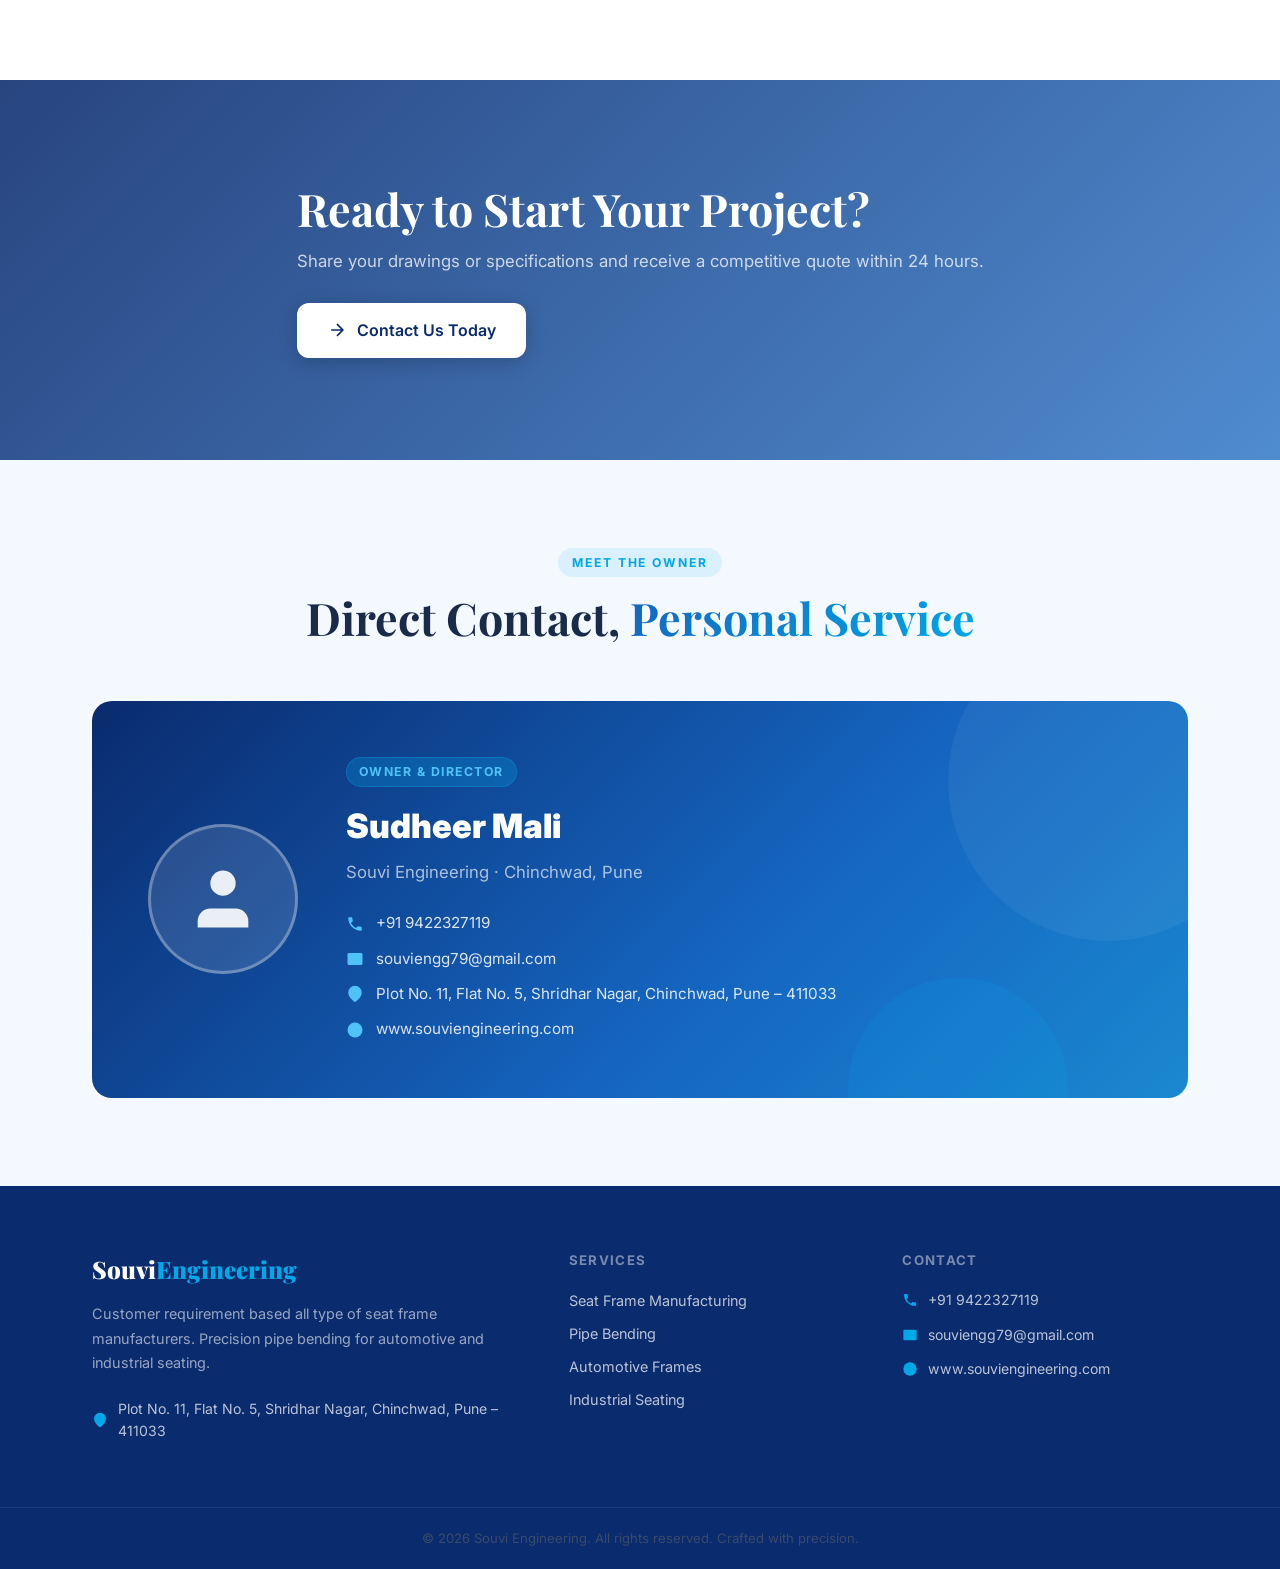
==== commit b241a235: "souvi 2" ====
--- a/souvi/index.html
+++ b/souvi/index.html
@@ -72,10 +72,9 @@
   <div class="hero-bg-overlay"></div>
   <div class="container" style="display:flex; justify-content:flex-start;">
     <div class="hero-content">
-      <div class="hero-badge">Precision Manufacturing · Pune, India</div>
+    <div class="hero-badge">Automotive Pipe Bending · Pune, India</div>
       <h1>Customer-Focused<br><span class="gradient-text">Seat Frame</span><br>Manufacturers</h1>
-      <p>High-precision pipe bending and custom seat frame fabrication for automotive and industrial applications. Built to your exact specifications.</p>
-      <div class="hero-actions">
+      <p>Precision pipe bending and fabrication for the automotive industry — seat frames, two-wheeler handles, car chassis, roll cages, exhaust systems, and more. Built to your exact specifications.</p>      <div class="hero-actions">
         <a href="contact.html" class="btn-primary">
           <svg width="20" height="20" viewBox="0 0 24 24" fill="none" stroke="currentColor" stroke-width="2"><path d="M5 12h14M12 5l7 7-7 7"/></svg>
           Get a Free Quote
@@ -108,45 +107,45 @@
   <div class="container">
     <div class="section-header centered reveal">
       <span class="section-label">Why Choose Us</span>
-      <h2>Precision. Quality. <span class="gradient-text">Reliability.</span></h2>
-      <p>Every seat frame manufactured to your exact specification using high-precision machinery and proven techniques.</p>
+      <h3>Automotive Seat Frames</h3>
+      <p>Custom seat frame manufacturing for cars, SUVs, buses, and two-wheelers — any geometry, any specification, drawing-based production.</p>
     </div>
     <div class="features-grid">
       <div class="feature-card reveal" data-delay="0.05">
         <div class="feature-icon">
           <svg viewBox="0 0 24 24"><circle cx="12" cy="12" r="3"/><path d="M19.07 4.93l-1.41 1.41M4.93 4.93l1.41 1.41M12 2v2M12 20v2M20 12h2M2 12h2M17.66 17.66l-1.41-1.41M6.34 17.66l1.41-1.41"/></svg>
         </div>
-        <h3>High-Precision Pipe Bending</h3>
-        <p>CNC-grade pipe bending machines delivering accurate, repeatable bends with tight tolerances for complex seat frame geometries.</p>
+        <h3>Two-Wheeler Handle Pipes</h3>
+        <p>Precision-bent handlebar and steering pipes for motorcycles, scooters, and e-bikes with tight radius control and consistent quality.</p>
+
       </div>
       <div class="feature-card reveal" data-delay="0.1">
         <div class="feature-icon">
           <svg viewBox="0 0 24 24"><path d="M9 12l2 2 4-4M7.835 4.697a3.42 3.42 0 001.946-.806 3.42 3.42 0 014.438 0 3.42 3.42 0 001.946.806 3.42 3.42 0 013.138 3.138 3.42 3.42 0 00.806 1.946 3.42 3.42 0 010 4.438 3.42 3.42 0 00-.806 1.946 3.42 3.42 0 01-3.138 3.138 3.42 3.42 0 00-1.946.806 3.42 3.42 0 01-4.438 0 3.42 3.42 0 00-1.946-.806 3.42 3.42 0 01-3.138-3.138 3.42 3.42 0 00-.806-1.946 3.42 3.42 0 010-4.438 3.42 3.42 0 00.806-1.946 3.42 3.42 0 013.138-3.138z"/></svg>
         </div>
-        <h3>Consistent Quality Output</h3>
-        <p>Strict quality control at every stage ensures consistent product quality, minimized material waste, and high productivity.</p>
+        <h3>Car Chassis & Frame Tubes</h3>
+        <p>Structural chassis tubes and sub-frame components for four-wheelers — engineered for strength, dimensional accuracy, and OEM fitment.</p>
       </div>
       <div class="feature-card reveal" data-delay="0.15">
         <div class="feature-icon">
           <svg viewBox="0 0 24 24"><path d="M16 4h2a2 2 0 012 2v14a2 2 0 01-2 2H6a2 2 0 01-2-2V6a2 2 0 012-2h2M9 2h6a1 1 0 011 1v2a1 1 0 01-1 1H9a1 1 0 01-1-1V3a1 1 0 011-1z"/></svg>
         </div>
-        <h3>Drawing-Based Manufacturing</h3>
-        <p>We manufacture all types of seat frames entirely based on your requirements. Send us your drawings and we deliver exactly that.</p>
+        <h3>Roll Cages & Safety Frames</h3>
+        <p>High-strength roll cage tubing for racing, off-road, and commercial vehicles, bent to drawing with multi-axis capability.</p>
       </div>
       <div class="feature-card reveal" data-delay="0.2">
         <div class="feature-icon">
           <svg viewBox="0 0 24 24"><path d="M13 2L3 14h9l-1 8 10-12h-9l1-8z"/></svg>
         </div>
-        <h3>Automotive Grade</h3>
-        <p>Frames built for automotive and industrial seating systems, meeting structural and safety demands of modern vehicle manufacturing.</p>
+        <h3>Exhaust & Fluid Line Tubes</h3>
+        <p>Complex multi-bend exhaust pipes, coolant lines, and hydraulic tube assemblies for automotive systems — tight tolerance, leak-free joints.</p>
       </div>
       <div class="feature-card reveal" data-delay="0.25">
         <div class="feature-icon">
           <svg viewBox="0 0 24 24"><path d="M12 22s8-4 8-10V5l-8-3-8 3v7c0 6 8 10 8 10z"/></svg>
         </div>
-        <h3>Structural Tubular Components</h3>
-        <p>Full capability to fabricate all structural tubular components — header bows, side members, tack rails, and more to spec.</p>
-      </div>
+        <h3>Custom Industrial Tubular Parts</h3>
+        <p>Any bent tubular component for automotive or industrial applications. Send your drawing or sample — we manufacture it exactly.</p></div>
       <div class="feature-card reveal" data-delay="0.3">
         <div class="feature-icon">
           <svg viewBox="0 0 24 24"><path d="M17 21v-2a4 4 0 00-4-4H5a4 4 0 00-4 4v2M9 11a4 4 0 100-8 4 4 0 000 8zM23 21v-2a4 4 0 00-3-3.87M16 3.13a4 4 0 010 7.75"/></svg>
@@ -169,7 +168,7 @@
     <div class="bending-grid">
       <div class="bending-card reveal" data-delay="0.05">
         <div class="bending-card-img">
-          <img src="https://images.unsplash.com/photo-1565043589221-1a6fd9ae45c7?w=600&q=80&fit=crop" alt="Rotary Draw Bending" loading="lazy">
+          <img src="images/bending1.jpg" alt="Rotary Draw Bending" loading="lazy">
           <div class="bending-card-num">01</div>
         </div>
         <div class="bending-card-body">
@@ -179,7 +178,7 @@
       </div>
       <div class="bending-card reveal" data-delay="0.1">
         <div class="bending-card-img">
-          <img src="https://images.unsplash.com/photo-1504328345606-18bbc8c9d7d1?w=600&q=80&fit=crop" alt="Compression Bending" loading="lazy">
+          <img src="images/bending2.jpg" alt="Compression Bending" loading="lazy">
           <div class="bending-card-num">02</div>
         </div>
         <div class="bending-card-body">
@@ -189,7 +188,7 @@
       </div>
       <div class="bending-card reveal" data-delay="0.15">
         <div class="bending-card-img">
-          <img src="https://images.unsplash.com/photo-1574359411659-15573a27fd0c?w=600&q=80&fit=crop" alt="Ram Bending" loading="lazy">
+          <img src="images/bendingram.jpg" alt="Ram Bending" loading="lazy">
           <div class="bending-card-num">03</div>
         </div>
         <div class="bending-card-body">
@@ -199,7 +198,7 @@
       </div>
       <div class="bending-card reveal" data-delay="0.2">
         <div class="bending-card-img">
-          <img src="https://images.unsplash.com/photo-1518770660439-4636190af475?w=600&q=80&fit=crop" alt="3-Roll Bending" loading="lazy">
+          <img src="images/bending3.avif" alt="3-Roll Bending" loading="lazy">
           <div class="bending-card-num">04</div>
         </div>
         <div class="bending-card-body">
--- a/souvi/css/styles.css
+++ b/souvi/css/styles.css
@@ -89,7 +89,7 @@
 }
 .hero-bg-img {
   position: absolute; inset: 0; z-index: 0;
-  background-image: url('https://images.unsplash.com/photo-1581091226825-a6a2a5aee158?w=1800&q=80&fit=crop');
+  background-image: url('../images/hero.jpg');
   background-size: cover; background-position: center 30%;
 }
 .hero-bg-overlay {
